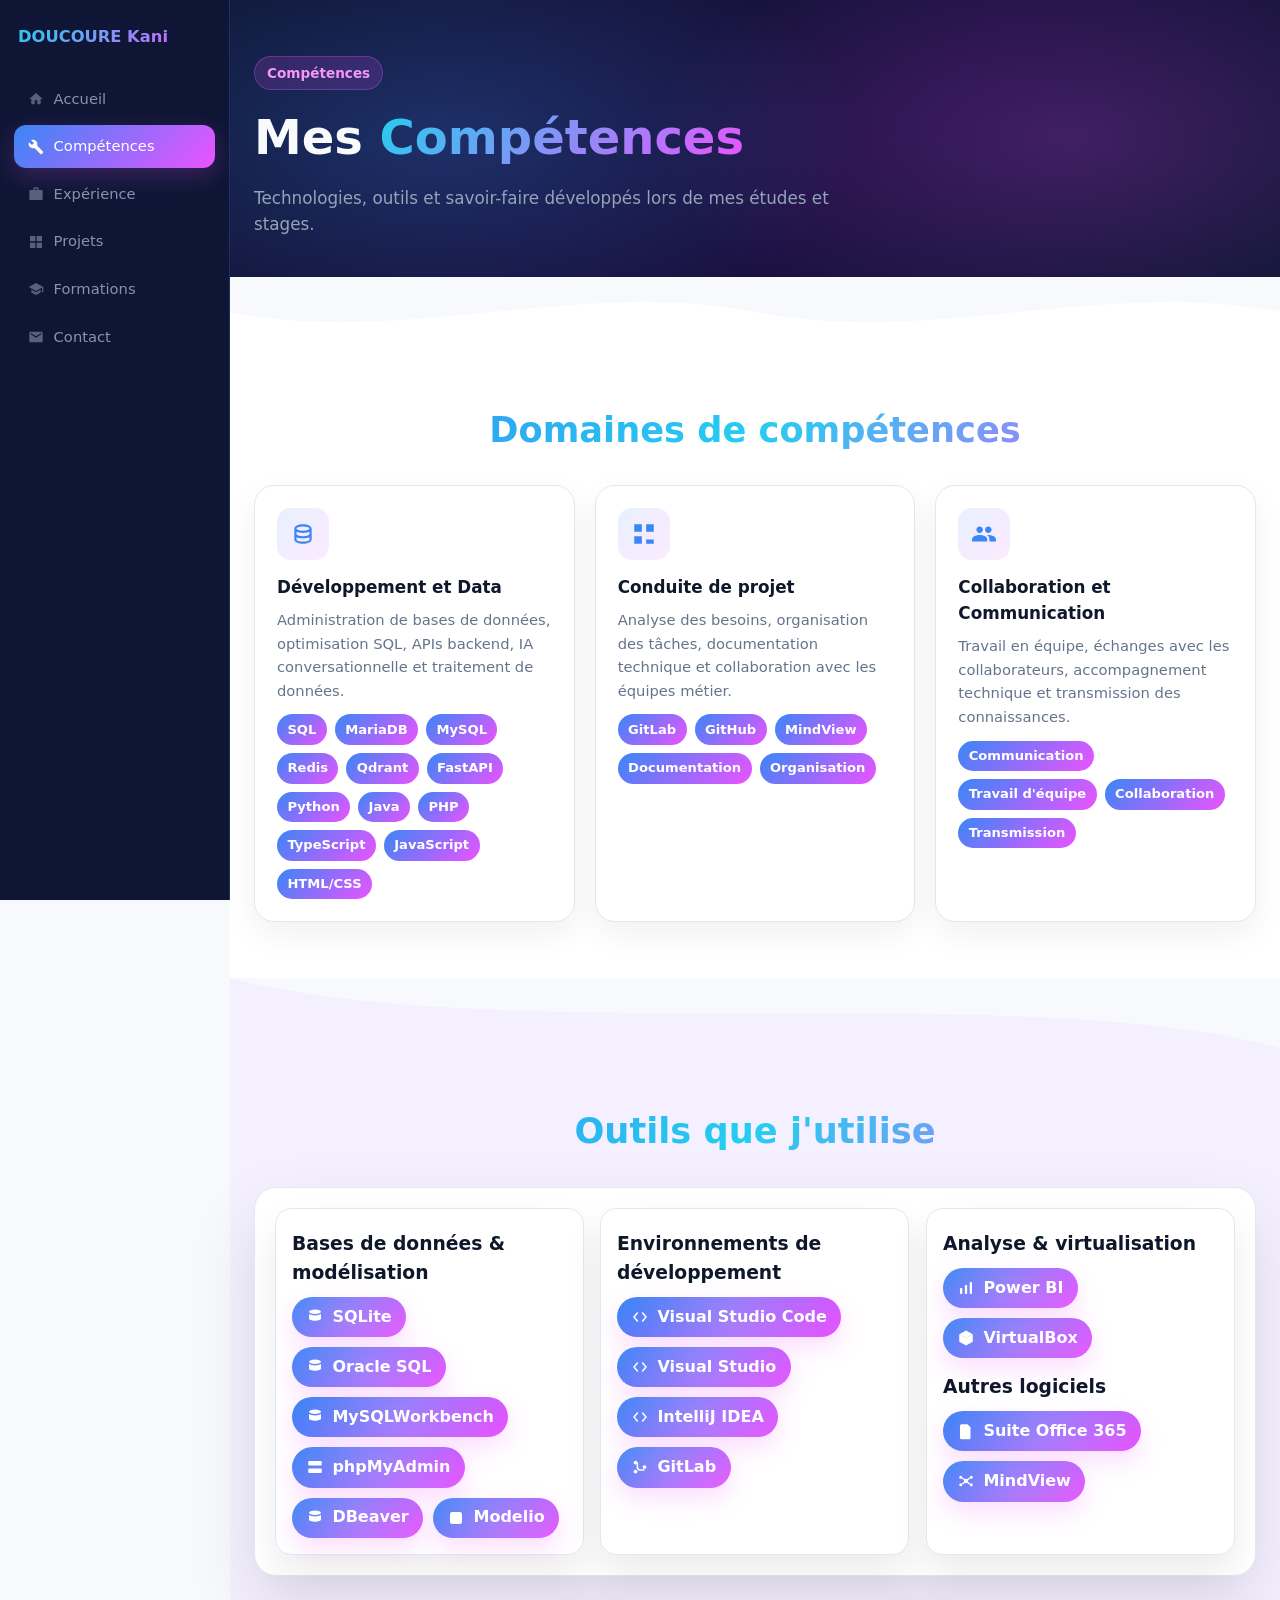
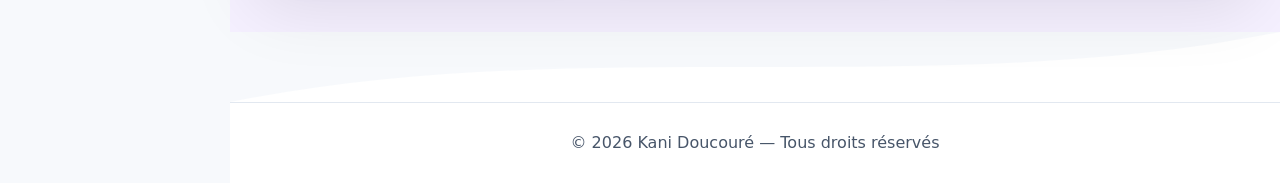
==== competences.html @ fd7b9158 "Site multipage - 6 pages" ====
<!doctype html>
<html lang="fr">
<head>
  <meta charset="utf-8"/>
  <meta name="viewport" content="width=device-width, initial-scale=1"/>
  <title>Compétences — Kani Doucouré</title>
  <link rel="stylesheet" href="css/styles.css"/>
</head>
<body>
  <a class="skip-link" href="#main">Aller au contenu</a>
  <header class="side-header" role="banner"></header>
  <button class="back-to-top" id="backToTop" aria-label="Retour en haut">↑</button>

  <div id="main" class="page-hero">
    <div class="container">
      <span class="page-hero-kicker">Compétences</span>
      <h1>Mes <span>Compétences</span></h1>
      <p>Technologies, outils et savoir-faire développés lors de mes études et stages.</p>
    </div>
  </div>
  <div class="wave-divider"><svg viewBox="0 0 1440 70" preserveAspectRatio="none"><path d="M0,35 C240,70 480,0 720,35 C960,70 1200,0 1440,35 L1440,70 L0,70 Z" fill="#ffffff"/></svg></div>

  <!-- COMPÉTENCES -->
  <section class="section sec-white">
    <div class="container">
      <h2 class="section-title">Domaines de compétences</h2>
      <div class="cards-grid">

        <article class="info-card reveal">
          <div class="card-icon">
            <svg viewBox="0 0 24 24"><path fill="currentColor" d="M12 3C7.58 3 4 4.79 4 7v10c0 2.21 3.58 4 8 4s8-1.79 8-4V7c0-2.21-3.58-4-8-4Zm0 2c3.87 0 6 .99 6 2s-2.13 2-6 2-6-.99-6-2 2.13-2 6-2Zm0 14c-3.87 0-6-.99-6-2v-2.06C7.34 15.6 9.57 16 12 16s4.66-.4 6-1.06V17c0 1.01-2.13 2-6 2Zm0-5c-3.87 0-6-.99-6-2v-2.06C7.34 10.6 9.57 11 12 11s4.66-.4 6-1.06V12c0 1.01-2.13 2-6 2Z"/></svg>
          </div>
          <h3>Développement et Data</h3>
          <p>Administration de bases de données, optimisation SQL, APIs backend, IA conversationnelle et traitement de données.</p>
          <div class="tech-tags">
            <span>SQL</span><span>MariaDB</span><span>MySQL</span><span>Redis</span><span>Qdrant</span><span>FastAPI</span><span>Python</span><span>Java</span><span>PHP</span><span>TypeScript</span><span>JavaScript</span><span>HTML/CSS</span>
          </div>
        </article>

        <article class="info-card reveal">
          <div class="card-icon">
            <svg viewBox="0 0 24 24"><path fill="currentColor" d="M10 3H3v7h7V3Zm11 0h-7v7h7V3ZM10 14H3v7h7v-7Zm11 3h-7v4h7v-4Z"/></svg>
          </div>
          <h3>Conduite de projet</h3>
          <p>Analyse des besoins, organisation des tâches, documentation technique et collaboration avec les équipes métier.</p>
          <div class="tech-tags">
            <span>GitLab</span><span>GitHub</span><span>MindView</span><span>Documentation</span><span>Organisation</span>
          </div>
        </article>

        <article class="info-card reveal">
          <div class="card-icon">
            <svg viewBox="0 0 24 24"><path fill="currentColor" d="M16 11c1.66 0 2.99-1.34 2.99-3S17.66 5 16 5s-3 1.34-3 3 1.34 3 3 3ZM8 11c1.66 0 2.99-1.34 2.99-3S9.66 5 8 5 5 6.34 5 8s1.34 3 3 3Zm0 2c-2.33 0-7 1.17-7 3.5V19h14v-2.5C15 14.17 10.33 13 8 13Zm8 0c-.29 0-.62.02-.97.05 1.16.84 1.97 1.96 1.97 3.45V19h6v-2.5c0-2.33-4.67-3.5-7-3.5Z"/></svg>
          </div>
          <h3>Collaboration et Communication</h3>
          <p>Travail en équipe, échanges avec les collaborateurs, accompagnement technique et transmission des connaissances.</p>
          <div class="tech-tags">
            <span>Communication</span><span>Travail d'équipe</span><span>Collaboration</span><span>Transmission</span>
          </div>
        </article>

      </div>
    </div>
  </section>

  <div class="wave-divider"><svg viewBox="0 0 1440 70" preserveAspectRatio="none"><path d="M0,0 C360,70 1080,0 1440,70 L1440,70 L0,70 Z" fill="#f5f0ff"/></svg></div>

  <!-- OUTILS -->
  <section class="section sec-violet">
    <div class="container">
      <h2 class="section-title">Outils que j'utilise</h2>
      <div class="tools-panel tilt-3d">
        <div class="tools-grid-3">
          <article class="card tool-card tilt-3d">
            <h3>Bases de données & modélisation</h3>
            <div class="tool-tags">
              <span class="tool" data-tool="SQLite">SQLite</span>
              <span class="tool" data-tool="Oracle SQL">Oracle SQL</span>
              <span class="tool" data-tool="MySQL Workbench">MySQLWorkbench</span>
              <span class="tool" data-tool="phpMyAdmin">phpMyAdmin</span>
              <span class="tool" data-tool="DBeaver">DBeaver</span>
              <span class="tool" data-tool="Modelio">Modelio</span>
            </div>
          </article>
          <article class="card tool-card tilt-3d">
            <h3>Environnements de développement</h3>
            <div class="tool-tags">
              <span class="tool" data-tool="Visual Studio Code">Visual Studio Code</span>
              <span class="tool" data-tool="Visual Studio">Visual Studio</span>
              <span class="tool" data-tool="IntelliJ IDEA">IntelliJ IDEA</span>
              <span class="tool" data-tool="GitLab">GitLab</span>
            </div>
          </article>
          <article class="card tool-card tilt-3d">
            <h3>Analyse & virtualisation</h3>
            <div class="tool-tags">
              <span class="tool" data-tool="Power BI">Power BI</span>
              <span class="tool" data-tool="VirtualBox">VirtualBox</span>
            </div>
            <h3 style="margin-top:14px">Autres logiciels</h3>
            <div class="tool-tags">
              <span class="tool" data-tool="Office 365">Suite Office 365</span>
              <span class="tool" data-tool="MindView">MindView</span>
            </div>
          </article>
        </div>
      </div>
    </div>
  </section>

  <div class="wave-divider"><svg viewBox="0 0 1440 70" preserveAspectRatio="none"><path d="M0,70 C480,0 960,70 1440,0 L1440,70 L0,70 Z" fill="#ffffff"/></svg></div>

  <footer class="footer"><div class="container">© <span id="year"></span> Kani Doucouré — Tous droits réservés</div></footer>
  <script src="js/nav.js" defer></script>
</body>
</html>
---- css/styles.css ----
:root {
  --bg:#f7f9fc; --panel:#ffffff; --text:#0f172a; --muted:#475569; --line:#e2e8f0;
  --accent:#24ceef; --accent-2:#3a86f6; --accent-3:#eb53ff;
  --radius:16px; --shadow:0 18px 36px rgba(2,6,23,.08);
}

*{box-sizing:border-box}
html,body{height:100%}
html{scroll-behavior:smooth}
body{margin:0;background:var(--bg);color:var(--text);font-family:ui-sans-serif,system-ui,-apple-system,"Segoe UI",Roboto,Arial;line-height:1.55}
a{color:inherit;text-decoration:none}
a:focus-visible,button:focus-visible{outline:2px solid var(--accent-2);outline-offset:3px}
img{max-width:100%;display:block}
.container{max-width:1100px;margin:0 auto;padding:0 24px}
.section{padding:56px 0}
.skip-link{position:absolute;left:-9999px}
.skip-link:focus{left:8px;top:8px;background:var(--accent-2);color:#fff;padding:.5rem .75rem;border-radius:.5rem;z-index:1000}

/* ===== MENU LATÉRAL ===== */
.side-header {
  position: fixed; top:0; left:0;
  width: clamp(160px,20vw,230px);
  height: 100vh;
  background: #0f1635;
  border-right: 1px solid rgba(58,134,246,.25);
  z-index: 100;
  padding: 24px 14px;
  display: flex; flex-direction: column; gap: 8px;
}
.nav-toggle { display: none; }
.side-header .brand {
  display: block; font-weight: 800; font-size: 1.02rem;
  margin-bottom: 20px; padding: 0 4px;
  background: linear-gradient(135deg, #24ceef, #eb53ff);
  -webkit-background-clip: text; background-clip: text; color: transparent;
}
.side-nav { display: flex; flex-direction: column; gap: 4px; }
.side-nav a {
  color: #8892b0; padding: .65rem .85rem; border-radius: 12px;
  font-weight: 500; font-size: .92rem;
  display: flex; align-items: center; gap: 10px;
  transition: background .15s ease, color .15s ease;
}
.side-nav a svg { flex-shrink: 0; opacity: .6; }
.side-nav a:hover { color: #e2e8f0; background: rgba(255,255,255,.06); }
.side-nav a:hover svg { opacity: 1; }
.side-nav a.active {
  color: #ffffff;
  background: linear-gradient(135deg, #3a86f6, #eb53ff);
  box-shadow: 0 8px 24px rgba(235,83,255,.2);
}
.side-nav a.active svg { opacity: 1; }
body { padding-left: clamp(160px,20vw,230px); }

/* ===== RETOUR EN HAUT ===== */
.back-to-top {
  position: fixed; bottom: 28px; right: 24px;
  width: 44px; height: 44px; border-radius: 50%; border: none;
  background: linear-gradient(135deg, #3a86f6, #eb53ff);
  color: #fff; font-size: 1.2rem; cursor: pointer; z-index: 99;
  box-shadow: 0 8px 24px rgba(235,83,255,.3);
  display: grid; place-items: center;
  opacity: 0; transform: translateY(12px);
  transition: opacity .25s ease, transform .25s ease; pointer-events: none;
}
.back-to-top.visible { opacity: 1; transform: translateY(0); pointer-events: auto; }
.back-to-top:hover { transform: translateY(-2px); }

/* ===== PAGE HEADER (titre de page) ===== */
.page-hero {
  padding: 56px 0 40px;
  background: linear-gradient(135deg, #0f1635 0%, #1a1040 60%, #0f1635 100%);
  color: #eaf2ff;
  position: relative;
  overflow: hidden;
}
.page-hero::before {
  content: "";
  position: absolute; inset: 0;
  background: radial-gradient(600px 300px at 20% 50%, rgba(58,134,246,.25), transparent 70%),
              radial-gradient(600px 300px at 80% 50%, rgba(235,83,255,.2), transparent 70%);
}
.page-hero .container { position: relative; z-index: 1; }
.page-hero-kicker {
  display: inline-block; margin-bottom: 10px;
  padding: .35rem .75rem; border-radius: 999px;
  background: rgba(235,83,255,.15); border: 1px solid rgba(235,83,255,.3);
  color: #f398fa; font-size: .85rem; font-weight: 600;
}
.page-hero h1 {
  font-size: clamp(2rem, 1rem + 2.5vw, 3rem);
  font-weight: 800; color: #f8fafc; margin: 0 0 10px;
}
.page-hero h1 span {
  background: linear-gradient(135deg, #24ceef, #eb53ff);
  -webkit-background-clip: text; background-clip: text; color: transparent;
}
.page-hero p { color: #94a3b8; font-size: 1.05rem; max-width: 600px; margin: 0; }

/* ===== VAGUE ===== */
.wave-divider { display: block; width: 100%; overflow: hidden; line-height: 0; margin: 0; padding: 0; }
.wave-divider svg { display: block; width: 100%; height: 70px; }

/* ===== SECTIONS ===== */
.sec-white { background: #ffffff; }
.sec-violet { background: #f5f0ff; }
h2{margin:0 0 12px}
.lead{color:var(--muted)}
.card{background:var(--panel);border:1px solid var(--line);border-radius:var(--radius);box-shadow:var(--shadow);padding:16px}
.muted{color:var(--muted)}

.section-title {
  text-align: center; display: block; width: 100%; margin: 0 auto 28px;
  font-size: clamp(1.6rem, 1rem + 1.6vw, 2.2rem);
  background: linear-gradient(135deg, #3a86f6, #24ceef, #eb53ff);
  -webkit-background-clip: text; background-clip: text; color: transparent;
}

/* ===== REVEAL ===== */
.reveal { opacity: 0; transform: translateY(24px); transition: opacity .5s ease, transform .5s ease; }
.reveal.visible { opacity: 1; transform: translateY(0); }

/* ===== BOUTONS ===== */
.btn { display: inline-flex; align-items: center; gap: 8px; padding: .8rem 1.1rem; border-radius: 12px; border: 1px solid rgba(226,232,240,.18); font-weight: 600; transition: filter .15s ease; cursor: pointer; }
.btn.primary { background: linear-gradient(135deg, #3a86f6, #24ceef); color: #fff; border-color: transparent; box-shadow: 0 14px 28px rgba(36,206,239,.2); }
.btn.primary:hover { filter: brightness(1.06); }
.btn.ghost { background: rgba(255,255,255,.06); color: #eaf2ff; border: 1px solid rgba(226,232,240,.22); }
.btn.ghost:hover { background: rgba(255,255,255,.12); }
.btn.outline { background: #fff; color: #3a86f6; border: 1.5px solid #3a86f6; }
.btn.outline:hover { background: #eef2ff; }

/* ===== TECH TAGS ===== */
.tech-tags { display: flex; flex-wrap: wrap; gap: 8px; }
.tech-tags span { padding: .32rem .65rem; border-radius: 999px; background: linear-gradient(135deg, #3a86f6, #eb53ff); color: #fff; font-size: .82rem; font-weight: 700; }

/* ===== CARDS GRILLE ===== */
.cards-grid { display: grid; grid-template-columns: repeat(auto-fit, minmax(280px, 1fr)); gap: 20px; }
.info-card {
  background: #fff; border: 1px solid #e2e8f0; border-radius: 20px;
  padding: 22px; box-shadow: 0 12px 32px rgba(2,6,23,.06);
  transition: transform .2s ease, box-shadow .2s ease, border-color .2s ease;
}
.info-card:hover { transform: translateY(-4px); border-color: rgba(58,134,246,.3); box-shadow: 0 20px 48px rgba(2,6,23,.1); }
.info-card .card-icon { width: 52px; height: 52px; border-radius: 14px; display: grid; place-items: center; margin-bottom: 14px; background: linear-gradient(135deg, rgba(58,134,246,.12), rgba(235,83,255,.12)); color: #3a86f6; }
.info-card .card-icon svg { width: 26px; height: 26px; }
.info-card h3 { margin: 0 0 8px; font-size: 1.05rem; color: #0f172a; }
.info-card p { color: #64748b; font-size: .92rem; line-height: 1.6; margin: 0 0 12px; }

/* ===== EXPÉRIENCE ===== */
.experience-card { background: #fff; border: 1px solid var(--line); border-radius: 22px; padding: 28px; box-shadow: var(--shadow); }
.experience-card + .experience-card { margin-top: 24px; }
.experience-header { display: flex; justify-content: space-between; gap: 16px; align-items: flex-start; margin-bottom: 14px; flex-wrap: wrap; }
.experience-header h3 { margin: 0; font-size: 1.4rem; color: #0f172a; }
.experience-subtitle { margin: 6px 0 0; color: var(--muted); }
.experience-date { padding: .45rem .8rem; border-radius: 999px; background: linear-gradient(135deg, #3a86f6, #eb53ff); color: #fff; font-weight: 700; white-space: nowrap; }
.experience-intro { color: var(--muted); max-width: 850px; margin-bottom: 12px; }
.accordion-hint { font-size: .88rem; color: #94a3b8; margin: 0 0 16px; display: flex; align-items: center; gap: 6px; }
.accordion-hint::before { content: "↓"; font-size: .9rem; color: #eb53ff; }
.mission-grid { display: flex; flex-direction: column; gap: 10px; }
.accordion-card { background: #f8fafc; border: 1px solid #e2e8f0; border-radius: 18px; overflow: hidden; transition: box-shadow .2s ease, border-color .2s ease; padding: 0; }
.accordion-card:hover { border-color: rgba(58,134,246,.35); box-shadow: 0 10px 28px rgba(2,6,23,.07); }
.accordion-card.is-open { border-color: rgba(235,83,255,.35); box-shadow: 0 14px 36px rgba(235,83,255,.1); }
.accordion-trigger { width: 100%; display: flex; align-items: center; gap: 10px; padding: 16px 18px; background: none; border: none; cursor: pointer; text-align: left; color: #0f172a; font-size: .95rem; font-weight: 600; transition: background .15s ease, color .15s ease; }
.accordion-trigger:hover { background: #eef2ff; }
.accordion-trigger[aria-expanded="true"] { border-bottom: 1px solid #e2e8f0; color: #3a86f6; background: #f0f6ff; }
.mission-icon { font-size: 1.1rem; flex-shrink: 0; }
.mission-title { flex: 1; line-height: 1.3; }
.accordion-arrow { font-size: 1.3rem; color: #94a3b8; flex-shrink: 0; transition: transform .22s ease, color .15s ease; line-height: 1; }
.accordion-trigger[aria-expanded="true"] .accordion-arrow { transform: rotate(90deg); color: #eb53ff; }
.accordion-body { padding: 16px 18px 18px; animation: slideDown .22s ease; }
@keyframes slideDown { from { opacity: 0; transform: translateY(-6px); } to { opacity: 1; transform: translateY(0); } }
.accordion-body ul { margin: 0 0 14px 18px; padding: 0; color: #334155; line-height: 1.75; }
.accordion-body li { margin-bottom: 5px; }

/* ===== PROJETS ===== */
.project-grid { display: grid; grid-template-columns: repeat(2, minmax(0,1fr)); gap: 28px; margin-top: 24px; }
.project-card { overflow: hidden; border-radius: 22px; background: #fff; border: 1px solid #e2e8f0; box-shadow: 0 20px 60px rgba(15,23,42,.08); transition: transform .25s ease, box-shadow .25s ease; }
.project-card:hover { transform: translateY(-6px); box-shadow: 0 30px 80px rgba(15,23,42,.14); }
.project-cover { position: relative; height: 240px; background: #0f172a; overflow: hidden; }
.project-cover img { position: absolute; inset: 0; width: 100%; height: 100%; object-fit: cover; opacity: 0; transition: opacity .3s ease; }
.project-cover img.active { opacity: 1; }
.gallery-btn { position: absolute; top: 50%; transform: translateY(-50%); width: 42px; height: 42px; border: 0; border-radius: 50%; background: rgba(15,23,42,.72); color: #fff; font-size: 1.6rem; cursor: pointer; z-index: 5; display: grid; place-items: center; transition: background .2s ease, transform .2s ease; }
.gallery-btn:hover { background: #3a86f6; transform: translateY(-50%) scale(1.05); }
.gallery-btn.prev { left: 14px; }
.gallery-btn.next { right: 14px; }
.project-content { padding: 22px; }
.project-content h3 { margin: 0 0 12px; color: #0f172a; font-size: 1.2rem; font-weight: 800; }
.project-content > p { margin: 0 0 16px; color: #475569; line-height: 1.65; }
.project-info { display: grid; gap: 8px; }
.project-info div { background: #f8fafc; border: 1px solid #dbe3ef; border-radius: 12px; padding: 10px 14px; }
.project-info strong { display: block; color: #0f172a; font-size: .9rem; margin-bottom: 3px; }
.project-info span { display: block; color: #475569; font-size: .88rem; line-height: 1.5; }
.tag-row { display: flex; flex-wrap: wrap; gap: 8px; margin-top: 16px; }
.tag-row span { display: inline-flex; align-items: center; padding: .35rem .65rem; border-radius: 999px; background: linear-gradient(135deg, #3a86f6, #24ceef); color: #fff; font-size: .8rem; font-weight: 700; }
@media(max-width:1000px){.project-grid{grid-template-columns:1fr}}
@media(max-width:640px){.project-cover{height:200px}.project-content{padding:16px}}

/* ===== FORMATIONS ===== */
.timeline { margin-top: 2rem; display: flex; flex-direction: column; gap: 16px; }
.timeline-card-logo { display: flex; align-items: center; gap: 24px; background: #fff; border: 1px solid #e2e8f0; border-radius: 22px; padding: 22px 28px; box-shadow: 0 12px 35px rgba(0,0,0,.05); transition: transform .25s ease, box-shadow .25s ease, border-color .2s ease; }
.timeline-card-logo:hover { transform: translateY(-4px); box-shadow: 0 20px 50px rgba(0,0,0,.09); border-color: rgba(235,83,255,.3); }
.formation-logo-wrap { width: 90px; height: 90px; flex-shrink: 0; border-radius: 16px; border: 1px solid #e2e8f0; background: #fff; display: flex; align-items: center; justify-content: center; overflow: hidden; box-shadow: 0 4px 12px rgba(0,0,0,.06); }
.formation-logo { width: 100%; height: 100%; object-fit: contain; padding: 8px; }
.formation-logo-initials { background: linear-gradient(135deg, #3a86f6, #eb53ff); border-color: transparent; }
.formation-logo-initials span { font-size: 1.1rem; font-weight: 800; color: #fff; }
.formation-body { flex: 1; min-width: 0; }
.formation-top { display: flex; justify-content: space-between; align-items: flex-start; gap: 12px; margin-bottom: 6px; flex-wrap: wrap; }
.formation-top h3 { margin: 0; font-size: 1.15rem; color: #0f172a; font-weight: 700; }
.formation-date { padding: .35rem .8rem; border-radius: 999px; background: linear-gradient(135deg, #3a86f6, #eb53ff); color: #fff; font-size: .82rem; font-weight: 700; white-space: nowrap; flex-shrink: 0; }
.formation-school { margin: 0 0 6px; color: #64748b; font-size: .9rem; font-weight: 600; }
.formation-desc { margin: 0 0 10px; color: #94a3b8; font-size: .88rem; line-height: 1.5; }
.formation-tags { display: flex; flex-wrap: wrap; gap: 6px; margin-top: 8px; }
.formation-tags span { padding: .25rem .6rem; border-radius: 999px; background: #eef2ff; color: #3a86f6; font-size: .8rem; font-weight: 600; border: 1px solid #c7d2fe; }
@media(max-width:640px){.timeline-card-logo{flex-direction:column;align-items:flex-start;gap:16px;padding:18px}.formation-logo-wrap{width:72px;height:72px}.formation-top{flex-direction:column;gap:8px}}

/* ===== OUTILS ===== */
.tools-panel { background: #fff; border: 1px solid var(--line); border-radius: 22px; padding: 20px; box-shadow: 0 30px 70px rgba(2,6,23,.10); will-change: transform; }
.tools-grid-3 { display: grid; grid-template-columns: repeat(12,1fr); gap: 16px; }
.tool-card { grid-column: span 4; }
@media(max-width:960px){.tool-card{grid-column:span 12}}
.tool-card h3 { margin: 4px 0 10px; }
.tool-tags { display: flex; flex-wrap: wrap; gap: 10px; }
.tool { position: relative; display: inline-flex; align-items: center; gap: 8px; padding: .48rem .9rem; border-radius: 999px; font-weight: 700; color: #fff; border: 0; background: linear-gradient(135deg, #3a86f6, #eb53ff); box-shadow: 0 10px 24px rgba(235,83,255,.2); transition: transform .12s ease, box-shadow .2s ease; }
.tool:hover { transform: translateY(-1px); box-shadow: 0 14px 32px rgba(235,83,255,.28); }
.tool::after { content: ""; position: absolute; inset: 0; border-radius: inherit; pointer-events: none; background: radial-gradient(220px 220px at var(--mx,50%) var(--my,50%), rgba(255,255,255,.22), rgba(255,255,255,0) 45%); opacity: .6; }
.tool svg { width: 18px; height: 18px; display: block; color: #fff; }
.tilt-3d { transform: perspective(1000px) rotateX(var(--rx,0deg)) rotateY(var(--ry,0deg)); transition: transform .12s ease; }

/* ===== CONTACT ===== */
.contact-layout { display: grid; grid-template-columns: .9fr 1.1fr; gap: 24px; }
@media(max-width:1024px){.contact-layout{grid-template-columns:1fr}}
.contact-card { background: var(--panel); border: 1px solid var(--line); border-radius: 22px; padding: 24px; box-shadow: var(--shadow); }
.card-title { display: inline-flex; align-items: center; gap: 8px; padding: .35rem .6rem; border-radius: 999px; background: #eef2ff; color: #1e293b; font-size: .85rem; border: 1px solid #e2e8f0; margin-bottom: 10px; }
.profile { display: grid; grid-template-columns: 88px 1fr; gap: 16px; align-items: center; margin-bottom: 16px; }
.profile img { width: 88px; height: 88px; border-radius: 50%; object-fit: cover; box-shadow: var(--shadow); }
.profile .name { margin: 0; }
.profile .role { margin: 4px 0 0; color: var(--muted); }
.contact-list { list-style: none; padding: 0; margin: 0; display: grid; gap: 10px; }
.contact-list li { display: grid; grid-template-columns: 28px 1fr; gap: 10px; align-items: start; padding: 10px 12px; border: 1px solid var(--line); border-radius: 12px; background: #fff; }
.contact-list .ico { width: 28px; height: 28px; border-radius: 50%; display: grid; place-items: center; background: #eef2ff; color: #1e293b; font-size: .95rem; font-weight: 700; }
.contact-list a { color: #3a86f6; }
.field { display: grid; gap: 8px; margin-bottom: 14px; }
.field label { font-weight: 600; font-size: .9rem; color: #334155; }
.field input, .field textarea { padding: 12px 14px; border: 1px solid var(--line); border-radius: 12px; background: #fff; font-family: inherit; font-size: .95rem; transition: border-color .15s, box-shadow .15s; }
.field input:focus, .field textarea:focus { outline: none; border-color: #3a86f6; box-shadow: 0 0 0 4px rgba(58,134,246,.1); }

/* ===== FOOTER ===== */
.footer { padding: 28px 0; color: var(--muted); text-align: center; border-top: 1px solid var(--line); background: #fff; }

/* ===== STATS HERO ===== */
.stats-row { display: flex; gap: 24px; flex-wrap: wrap; margin-top: 28px; }
.stat { display: flex; flex-direction: column; }
.stat-num { font-size: 2rem; font-weight: 900; background: linear-gradient(135deg, #24ceef, #eb53ff); -webkit-background-clip: text; background-clip: text; color: transparent; line-height: 1; }
.stat-label { font-size: .85rem; color: #94a3b8; margin-top: 4px; }

/* ===== SOCIAL ROW ===== */
.social-row { display: flex; gap: 12px; flex-wrap: wrap; margin-top: 12px; }
.social { display: inline-flex; align-items: center; gap: 8px; padding: .55rem .75rem; border-radius: 10px; background: rgba(255,255,255,.06); border: 1px solid rgba(226,232,240,.16); color: #eaf2ff; transition: background .15s ease; }
.social:hover { background: rgba(255,255,255,.12); }
.social svg { width: 18px; height: 18px; }

/* ===== ABOUT ===== */
.about-grid { display: grid; grid-template-columns: repeat(12,1fr); gap: 16px; }
.about-card { grid-column: span 7; }
.lang-card { grid-column: span 5; }
@media(max-width:960px){.about-card,.lang-card{grid-column:span 12}}
.card.inner-ring { position: relative; }
.card.inner-ring::before { content: ""; position: absolute; inset: 12px; border-radius: calc(var(--radius) - 6px); border: 1px solid #e7eef8; pointer-events: none; }
.lang-list { list-style: none; padding: 0; margin: 0; display: grid; gap: 10px; }
.lang-list li { display: flex; justify-content: space-between; align-items: center; padding: 6px 0; gap: 12px; }

/* ===== BADGE HERO ===== */
.badge { display: inline-flex; align-items: center; gap: 8px; padding: .45rem .75rem; border-radius: 999px; font-size: .93rem; background: rgba(235,83,255,.12); border: 1px solid rgba(235,83,255,.3); color: #f398fa; }
.badge.pulse::before { content: ""; width: 8px; height: 8px; border-radius: 50%; background: #22c55e; box-shadow: 0 0 0 0 rgba(34,197,94,.6); display: inline-block; animation: pulse 1.6s infinite; }
@keyframes pulse { 0%{box-shadow:0 0 0 0 rgba(34,197,94,.5)} 70%{box-shadow:0 0 0 12px rgba(34,197,94,0)} 100%{box-shadow:0 0 0 0 rgba(34,197,94,0)} }

/* ===== RESPONSIVE MOBILE ===== */
@media(max-width:900px){
  .side-header { width:100%; height:auto; padding:12px 14px 10px; flex-direction:row; flex-wrap:wrap; align-items:center; justify-content:space-between; gap:10px; border-right:none; border-bottom:1px solid rgba(255,255,255,.1); }
  .side-header .brand { margin-bottom:0; }
  .nav-toggle { display:inline-flex; flex-direction:column; gap:5px; width:42px; height:42px; align-items:center; justify-content:center; padding:0; border:1px solid rgba(255,255,255,.15); border-radius:12px; background:rgba(255,255,255,.08); cursor:pointer; flex-shrink:0; }
  .nav-toggle span { width:20px; height:2px; background:#eaf2ff; display:block; }
  .side-nav { display:none; width:100%; flex-direction:column; gap:4px; padding-top:8px; border-top:1px solid rgba(255,255,255,.08); }
  .side-nav.open { display:flex; }
  body { padding-left:0; padding-top:70px; }
}
@media(max-width:768px){
  .container{padding:0 12px}
  .section{padding:40px 0}
  .about-grid,.tools-grid-3{grid-template-columns:1fr}
  .stats-row{gap:16px}
  .stat-num{font-size:1.6rem}
}
@media(prefers-reduced-motion:reduce){
  *{animation-duration:.01ms!important;transition-duration:.01ms!important}
  .reveal{opacity:1;transform:none}
}
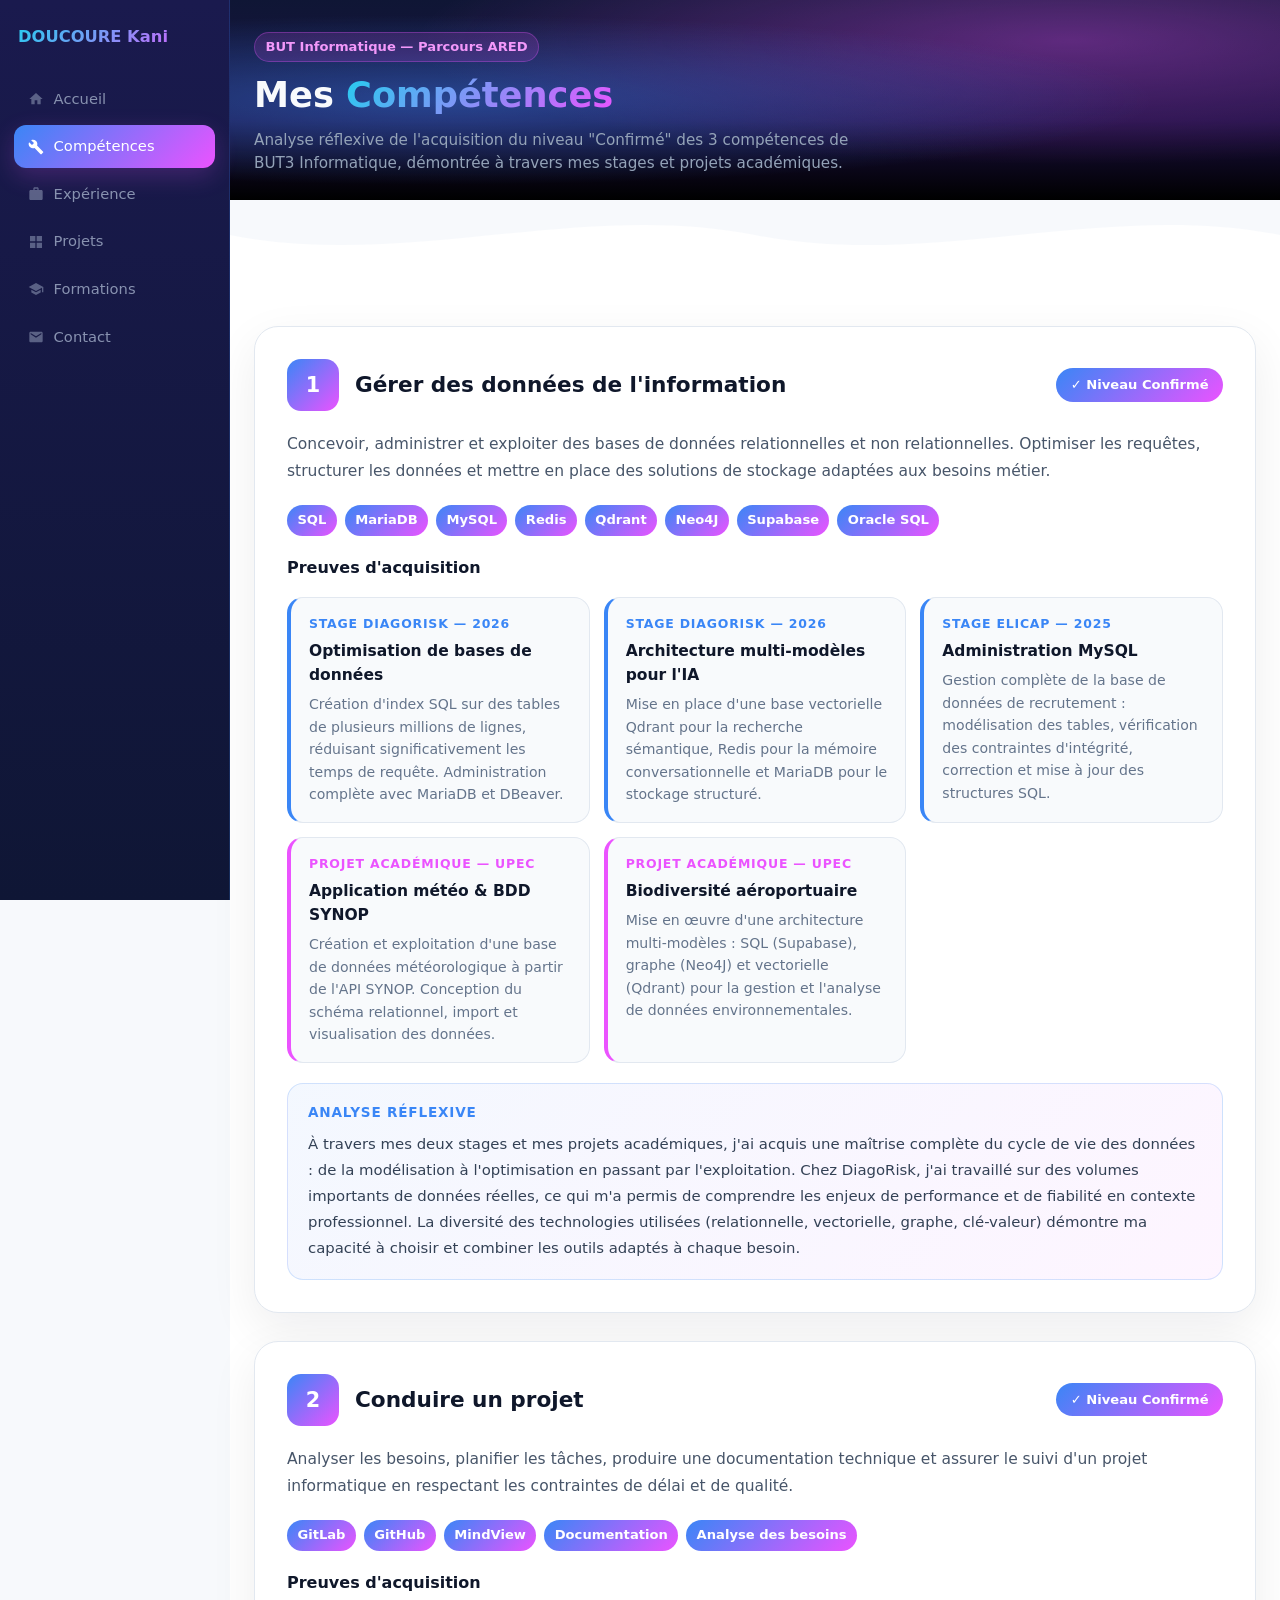
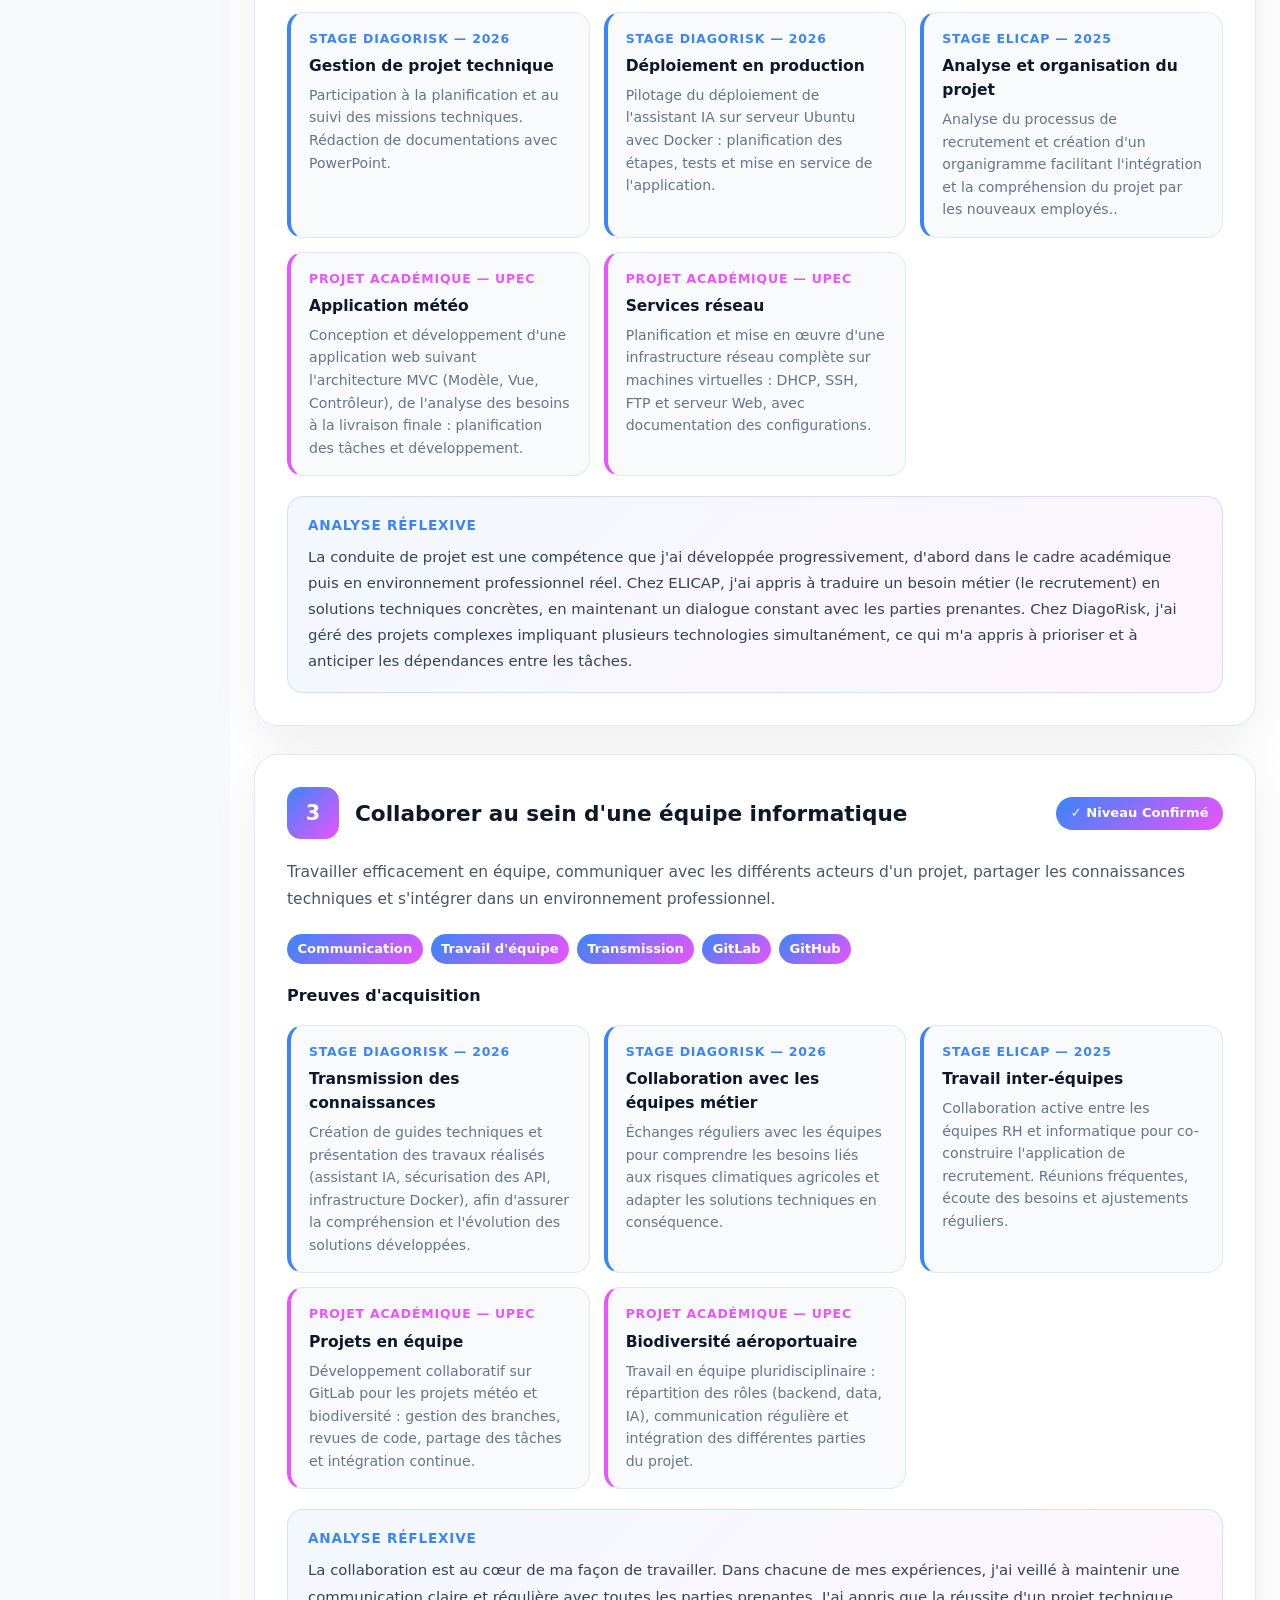
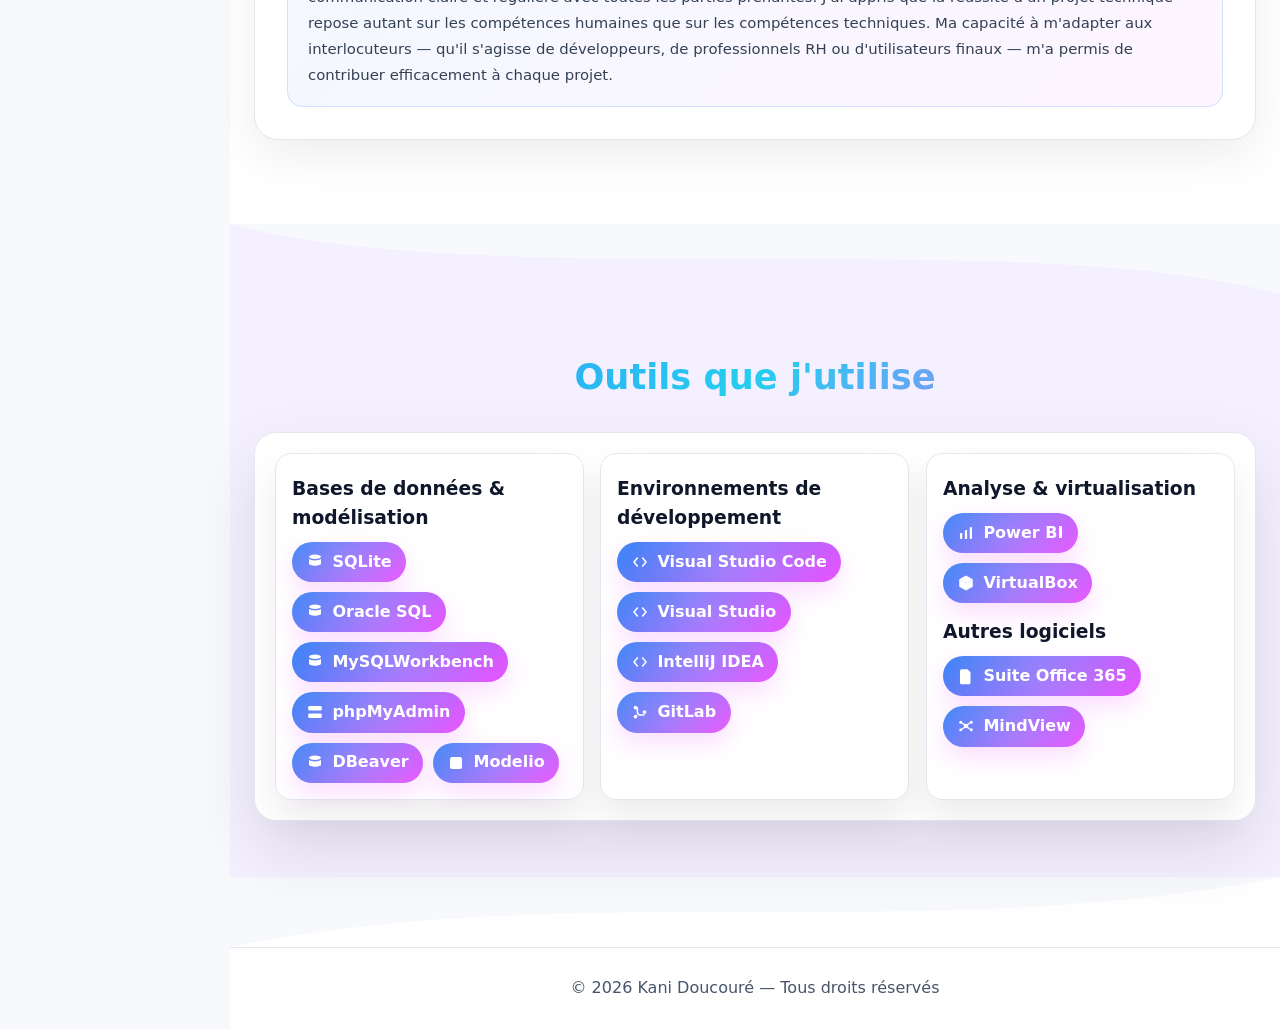
==== commit fc2d842b: "Compétences BUT3 avec analyse réflexive" ====
--- a/competences.html
+++ b/competences.html
@@ -5,6 +5,119 @@
   <meta name="viewport" content="width=device-width, initial-scale=1"/>
   <title>Compétences — Kani Doucouré</title>
   <link rel="stylesheet" href="css/styles.css"/>
+  <style>
+    .competence-block {
+      background: #fff;
+      border: 1px solid #e2e8f0;
+      border-radius: 24px;
+      padding: 32px;
+      box-shadow: 0 16px 48px rgba(2,6,23,.07);
+      margin-bottom: 28px;
+    }
+    .competence-header {
+      display: flex;
+      align-items: center;
+      gap: 16px;
+      margin-bottom: 20px;
+      flex-wrap: wrap;
+    }
+    .competence-num {
+      width: 52px; height: 52px;
+      border-radius: 14px;
+      background: linear-gradient(135deg, #3a86f6, #eb53ff);
+      color: #fff;
+      font-size: 1.3rem;
+      font-weight: 900;
+      display: grid;
+      place-items: center;
+      flex-shrink: 0;
+    }
+    .competence-header h2 {
+      margin: 0;
+      font-size: 1.35rem;
+      color: #0f172a;
+      background: none;
+      -webkit-background-clip: unset;
+      background-clip: unset;
+      text-align: left;
+    }
+    .niveau-badge {
+      margin-left: auto;
+      padding: .4rem .9rem;
+      border-radius: 999px;
+      background: linear-gradient(135deg, #3a86f6, #eb53ff);
+      color: #fff;
+      font-size: .82rem;
+      font-weight: 700;
+      white-space: nowrap;
+    }
+    .competence-desc {
+      color: #475569;
+      line-height: 1.75;
+      margin-bottom: 20px;
+      font-size: .97rem;
+    }
+    .preuve-grid {
+      display: grid;
+      grid-template-columns: repeat(auto-fit, minmax(260px, 1fr));
+      gap: 14px;
+      margin-top: 16px;
+    }
+    .preuve-card {
+      background: #f8fafc;
+      border: 1px solid #e2e8f0;
+      border-radius: 16px;
+      padding: 16px 18px;
+      border-left: 4px solid #3a86f6;
+    }
+    .preuve-card.stage { border-left-color: #3a86f6; }
+    .preuve-card.projet { border-left-color: #eb53ff; }
+    .preuve-card .preuve-label {
+      font-size: .78rem;
+      font-weight: 700;
+      text-transform: uppercase;
+      letter-spacing: .8px;
+      margin-bottom: 6px;
+    }
+    .preuve-card.stage .preuve-label { color: #3a86f6; }
+    .preuve-card.projet .preuve-label { color: #eb53ff; }
+    .preuve-card h4 {
+      margin: 0 0 6px;
+      font-size: .97rem;
+      color: #0f172a;
+    }
+    .preuve-card p {
+      margin: 0;
+      font-size: .88rem;
+      color: #64748b;
+      line-height: 1.6;
+    }
+    .reflexion-box {
+      background: linear-gradient(135deg, rgba(58,134,246,.06), rgba(235,83,255,.06));
+      border: 1px solid rgba(58,134,246,.2);
+      border-radius: 16px;
+      padding: 18px 20px;
+      margin-top: 20px;
+    }
+    .reflexion-box .reflexion-title {
+      font-size: .85rem;
+      font-weight: 700;
+      color: #3a86f6;
+      text-transform: uppercase;
+      letter-spacing: .8px;
+      margin-bottom: 8px;
+    }
+    .reflexion-box p {
+      margin: 0;
+      color: #334155;
+      font-size: .93rem;
+      line-height: 1.75;
+    }
+    @media(max-width:640px){
+      .competence-block { padding: 20px; }
+      .niveau-badge { margin-left: 0; }
+    }
+  </style>
 </head>
 <body>
   <a class="skip-link" href="#main">Aller au contenu</a>
@@ -13,9 +126,9 @@
 
   <div id="main" class="page-hero">
     <div class="container">
-      <span class="page-hero-kicker">Compétences</span>
+      <span class="page-hero-kicker">BUT Informatique — Parcours ARED</span>
       <h1>Mes <span>Compétences</span></h1>
-      <p>Technologies, outils et savoir-faire développés lors de mes études et stages.</p>
+      <p>Analyse réflexive de l'acquisition du niveau "Confirmé" des 3 compétences de BUT3 Informatique, démontrée à travers mes stages et projets académiques.</p>
     </div>
   </div>
   <div class="wave-divider"><svg viewBox="0 0 1440 70" preserveAspectRatio="none"><path d="M0,35 C240,70 480,0 720,35 C960,70 1200,0 1440,35 L1440,70 L0,70 Z" fill="#ffffff"/></svg></div>
@@ -23,43 +136,178 @@
   <!-- COMPÉTENCES -->
   <section class="section sec-white">
     <div class="container">
-      <h2 class="section-title">Domaines de compétences</h2>
-      <div class="cards-grid">
-
-        <article class="info-card reveal">
-          <div class="card-icon">
-            <svg viewBox="0 0 24 24"><path fill="currentColor" d="M12 3C7.58 3 4 4.79 4 7v10c0 2.21 3.58 4 8 4s8-1.79 8-4V7c0-2.21-3.58-4-8-4Zm0 2c3.87 0 6 .99 6 2s-2.13 2-6 2-6-.99-6-2 2.13-2 6-2Zm0 14c-3.87 0-6-.99-6-2v-2.06C7.34 15.6 9.57 16 12 16s4.66-.4 6-1.06V17c0 1.01-2.13 2-6 2Zm0-5c-3.87 0-6-.99-6-2v-2.06C7.34 10.6 9.57 11 12 11s4.66-.4 6-1.06V12c0 1.01-2.13 2-6 2Z"/></svg>
-          </div>
-          <h3>Développement et Data</h3>
-          <p>Administration de bases de données, optimisation SQL, APIs backend, IA conversationnelle et traitement de données.</p>
-          <div class="tech-tags">
-            <span>SQL</span><span>MariaDB</span><span>MySQL</span><span>Redis</span><span>Qdrant</span><span>FastAPI</span><span>Python</span><span>Java</span><span>PHP</span><span>TypeScript</span><span>JavaScript</span><span>HTML/CSS</span>
-          </div>
-        </article>
-
-        <article class="info-card reveal">
-          <div class="card-icon">
-            <svg viewBox="0 0 24 24"><path fill="currentColor" d="M10 3H3v7h7V3Zm11 0h-7v7h7V3ZM10 14H3v7h7v-7Zm11 3h-7v4h7v-4Z"/></svg>
-          </div>
-          <h3>Conduite de projet</h3>
-          <p>Analyse des besoins, organisation des tâches, documentation technique et collaboration avec les équipes métier.</p>
-          <div class="tech-tags">
-            <span>GitLab</span><span>GitHub</span><span>MindView</span><span>Documentation</span><span>Organisation</span>
-          </div>
-        </article>
-
-        <article class="info-card reveal">
-          <div class="card-icon">
-            <svg viewBox="0 0 24 24"><path fill="currentColor" d="M16 11c1.66 0 2.99-1.34 2.99-3S17.66 5 16 5s-3 1.34-3 3 1.34 3 3 3ZM8 11c1.66 0 2.99-1.34 2.99-3S9.66 5 8 5 5 6.34 5 8s1.34 3 3 3Zm0 2c-2.33 0-7 1.17-7 3.5V19h14v-2.5C15 14.17 10.33 13 8 13Zm8 0c-.29 0-.62.02-.97.05 1.16.84 1.97 1.96 1.97 3.45V19h6v-2.5c0-2.33-4.67-3.5-7-3.5Z"/></svg>
-          </div>
-          <h3>Collaboration et Communication</h3>
-          <p>Travail en équipe, échanges avec les collaborateurs, accompagnement technique et transmission des connaissances.</p>
-          <div class="tech-tags">
-            <span>Communication</span><span>Travail d'équipe</span><span>Collaboration</span><span>Transmission</span>
-          </div>
-        </article>
-
+
+      <!-- ===== COMPÉTENCE 1 ===== -->
+      <div class="competence-block reveal">
+        <div class="competence-header">
+          <div class="competence-num">1</div>
+          <h2>Gérer des données de l'information</h2>
+          <span class="niveau-badge">✓ Niveau Confirmé</span>
+        </div>
+
+        <p class="competence-desc">
+          Concevoir, administrer et exploiter des bases de données relationnelles et non relationnelles.
+          Optimiser les requêtes, structurer les données et mettre en place des solutions de stockage adaptées aux besoins métier.
+        </p>
+
+        <div class="tech-tags" style="margin-bottom:20px;">
+          <span>SQL</span><span>MariaDB</span><span>MySQL</span><span>Redis</span>
+          <span>Qdrant</span><span>Neo4J</span><span>Supabase</span><span>Oracle SQL</span>
+        </div>
+
+        <h3 style="font-size:1rem;color:#0f172a;margin:0 0 10px;">Preuves d'acquisition</h3>
+        <div class="preuve-grid">
+          <div class="preuve-card stage">
+            <div class="preuve-label">Stage DiagoRisk — 2026</div>
+            <h4>Optimisation de bases de données</h4>
+            <p>Création d'index SQL sur des tables de plusieurs millions de lignes, réduisant significativement les temps de requête. Administration complète avec MariaDB et DBeaver.</p>
+          </div>
+          <div class="preuve-card stage">
+            <div class="preuve-label">Stage DiagoRisk — 2026</div>
+            <h4>Architecture multi-modèles pour l'IA</h4>
+            <p>Mise en place d'une base vectorielle Qdrant pour la recherche sémantique, Redis pour la mémoire conversationnelle et MariaDB pour le stockage structuré.</p>
+          </div>
+          <div class="preuve-card stage">
+            <div class="preuve-label">Stage ELICAP — 2025</div>
+            <h4>Administration MySQL</h4>
+            <p>Gestion complète de la base de données de recrutement : modélisation des tables, vérification des contraintes d'intégrité, correction et mise à jour des structures SQL.</p>
+          </div>
+          <div class="preuve-card projet">
+            <div class="preuve-label">Projet académique — UPEC</div>
+            <h4>Application météo & BDD SYNOP</h4>
+            <p>Création et exploitation d'une base de données météorologique à partir de l'API SYNOP. Conception du schéma relationnel, import et visualisation des données.</p>
+          </div>
+          <div class="preuve-card projet">
+            <div class="preuve-label">Projet académique — UPEC</div>
+            <h4>Biodiversité aéroportuaire</h4>
+            <p>Mise en œuvre d'une architecture multi-modèles : SQL (Supabase), graphe (Neo4J) et vectorielle (Qdrant) pour la gestion et l'analyse de données environnementales.</p>
+          </div>
+        </div>
+
+        <div class="reflexion-box">
+          <div class="reflexion-title">Analyse réflexive</div>
+          <p>
+            À travers mes deux stages et mes projets académiques, j'ai acquis une maîtrise complète du cycle de vie des données : de la modélisation à l'optimisation en passant par l'exploitation.
+            Chez DiagoRisk, j'ai travaillé sur des volumes importants de données réelles, ce qui m'a permis de comprendre les enjeux de performance et de fiabilité en contexte professionnel.
+            La diversité des technologies utilisées (relationnelle, vectorielle, graphe, clé-valeur) démontre ma capacité à choisir et combiner les outils adaptés à chaque besoin.
+          </p>
+        </div>
       </div>
+
+      <!-- ===== COMPÉTENCE 2 ===== -->
+      <div class="competence-block reveal">
+        <div class="competence-header">
+          <div class="competence-num">2</div>
+          <h2>Conduire un projet</h2>
+          <span class="niveau-badge">✓ Niveau Confirmé</span>
+        </div>
+
+        <p class="competence-desc">
+          Analyser les besoins, planifier les tâches, produire une documentation technique et assurer le suivi
+          d'un projet informatique en respectant les contraintes de délai et de qualité.
+        </p>
+
+        <div class="tech-tags" style="margin-bottom:20px;">
+          <span>GitLab</span><span>GitHub</span><span>MindView</span>
+          <span>Documentation</span><span>Analyse des besoins</span>
+        </div>
+
+        <h3 style="font-size:1rem;color:#0f172a;margin:0 0 10px;">Preuves d'acquisition</h3>
+        <div class="preuve-grid">
+          <div class="preuve-card stage">
+            <div class="preuve-label">Stage DiagoRisk — 2026</div>
+            <h4>Gestion de projet technique</h4>
+            <p>Participation à la planification et au suivi des missions techniques. Rédaction de documentations avec PowerPoint.</p>
+          </div>
+          <div class="preuve-card stage">
+            <div class="preuve-label">Stage DiagoRisk — 2026</div>
+            <h4>Déploiement en production</h4>
+            <p>Pilotage du déploiement de l'assistant IA sur serveur Ubuntu avec Docker : planification des étapes, tests et mise en service de l'application.</p>
+          </div>
+          <div class="preuve-card stage">
+            <div class="preuve-label">Stage ELICAP — 2025</div>
+            <h4>Analyse et organisation du projet</h4>
+            <p>Analyse du processus de recrutement et création d'un organigramme facilitant l'intégration et la compréhension du projet par les nouveaux employés..</p>
+          </div>
+          <div class="preuve-card projet">
+            <div class="preuve-label">Projet académique — UPEC</div>
+            <h4>Application météo</h4>
+            <p>Conception et développement d'une application web suivant l'architecture MVC (Modèle, Vue, Contrôleur), de l'analyse des besoins à la livraison finale : planification des tâches et développement.</p>
+          </div>
+          <div class="preuve-card projet">
+            <div class="preuve-label">Projet académique — UPEC</div>
+            <h4>Services réseau</h4>
+            <p>Planification et mise en œuvre d'une infrastructure réseau complète sur machines virtuelles : DHCP, SSH, FTP et serveur Web, avec documentation des configurations.</p>
+          </div>
+        </div>
+
+        <div class="reflexion-box">
+          <div class="reflexion-title">Analyse réflexive</div>
+          <p>
+            La conduite de projet est une compétence que j'ai développée progressivement, d'abord dans le cadre académique puis en environnement professionnel réel.
+            Chez ELICAP, j'ai appris à traduire un besoin métier (le recrutement) en solutions techniques concrètes, en maintenant un dialogue constant avec les parties prenantes.
+            Chez DiagoRisk, j'ai géré des projets complexes impliquant plusieurs technologies simultanément, ce qui m'a appris à prioriser et à anticiper les dépendances entre les tâches.
+          </p>
+        </div>
+      </div>
+
+      <!-- ===== COMPÉTENCE 3 ===== -->
+      <div class="competence-block reveal">
+        <div class="competence-header">
+          <div class="competence-num">3</div>
+          <h2>Collaborer au sein d'une équipe informatique</h2>
+          <span class="niveau-badge">✓ Niveau Confirmé</span>
+        </div>
+
+        <p class="competence-desc">
+          Travailler efficacement en équipe, communiquer avec les différents acteurs d'un projet,
+          partager les connaissances techniques et s'intégrer dans un environnement professionnel.
+        </p>
+
+        <div class="tech-tags" style="margin-bottom:20px;">
+          <span>Communication</span><span>Travail d'équipe</span>
+          <span>Transmission</span><span>GitLab</span><span>GitHub</span>
+        </div>
+
+        <h3 style="font-size:1rem;color:#0f172a;margin:0 0 10px;">Preuves d'acquisition</h3>
+        <div class="preuve-grid">
+          <div class="preuve-card stage">
+            <div class="preuve-label">Stage DiagoRisk — 2026</div>
+            <h4>Transmission des connaissances</h4>
+            <p>Création de guides techniques et présentation des travaux réalisés (assistant IA, sécurisation des API, infrastructure Docker), afin d'assurer la compréhension et l'évolution des solutions développées.</p>
+          </div>
+          <div class="preuve-card stage">
+            <div class="preuve-label">Stage DiagoRisk — 2026</div>
+            <h4>Collaboration avec les équipes métier</h4>
+            <p>Échanges réguliers avec les équipes pour comprendre les besoins liés aux risques climatiques agricoles et adapter les solutions techniques en conséquence.</p>
+          </div>
+          <div class="preuve-card stage">
+            <div class="preuve-label">Stage ELICAP — 2025</div>
+            <h4>Travail inter-équipes</h4>
+            <p>Collaboration active entre les équipes RH et informatique pour co-construire l'application de recrutement. Réunions fréquentes, écoute des besoins et ajustements réguliers.</p>
+          </div>
+          <div class="preuve-card projet">
+            <div class="preuve-label">Projet académique — UPEC</div>
+            <h4>Projets en équipe</h4>
+            <p>Développement collaboratif sur GitLab pour les projets météo et biodiversité : gestion des branches, revues de code, partage des tâches et intégration continue.</p>
+          </div>
+          <div class="preuve-card projet">
+            <div class="preuve-label">Projet académique — UPEC</div>
+            <h4>Biodiversité aéroportuaire</h4>
+            <p>Travail en équipe pluridisciplinaire : répartition des rôles (backend, data, IA), communication régulière et intégration des différentes parties du projet.</p>
+          </div>
+        </div>
+
+        <div class="reflexion-box">
+          <div class="reflexion-title">Analyse réflexive</div>
+          <p>
+            La collaboration est au cœur de ma façon de travailler. Dans chacune de mes expériences, j'ai veillé à maintenir une communication claire et régulière avec toutes les parties prenantes.
+            J'ai appris que la réussite d'un projet technique repose autant sur les compétences humaines que sur les compétences techniques.
+            Ma capacité à m'adapter aux interlocuteurs — qu'il s'agisse de développeurs, de professionnels RH ou d'utilisateurs finaux — m'a permis de contribuer efficacement à chaque projet.
+          </p>
+        </div>
+      </div>
+
     </div>
   </section>
 
@@ -109,7 +357,6 @@
   </section>
 
   <div class="wave-divider"><svg viewBox="0 0 1440 70" preserveAspectRatio="none"><path d="M0,70 C480,0 960,70 1440,0 L1440,70 L0,70 Z" fill="#ffffff"/></svg></div>
-
   <footer class="footer"><div class="container">© <span id="year"></span> Kani Doucouré — Tous droits réservés</div></footer>
   <script src="js/nav.js" defer></script>
 </body>
--- a/css/styles.css
+++ b/css/styles.css
@@ -21,8 +21,8 @@
   position: fixed; top:0; left:0;
   width: clamp(160px,20vw,230px);
   height: 100vh;
-  background: #0f1635;
-  border-right: 1px solid rgba(58,134,246,.25);
+  background: linear-gradient(180deg, #1a1a4e 0%, #0f1635 100%);
+  border-right: 1px solid rgba(58,134,246,.2);
   z-index: 100;
   padding: 24px 14px;
   display: flex; flex-direction: column; gap: 8px;
@@ -50,7 +50,7 @@
   box-shadow: 0 8px 24px rgba(235,83,255,.2);
 }
 .side-nav a.active svg { opacity: 1; }
-body { padding-left: clamp(160px,20vw,230px); }
+body { padding-left: clamp(160px,20vw,230px); padding-top: 0; }
 
 /* ===== RETOUR EN HAUT ===== */
 .back-to-top {
@@ -68,34 +68,30 @@
 
 /* ===== PAGE HEADER (titre de page) ===== */
 .page-hero {
-  padding: 56px 0 40px;
-  background: linear-gradient(135deg, #0f1635 0%, #1a1040 60%, #0f1635 100%);
+  padding: 32px 0 24px;
+  background: radial-gradient(ellipse at 20% 50%, rgba(58,134,246,.45) 0%, transparent 60%),
+              radial-gradient(ellipse at 80% 20%, rgba(235,83,255,.35) 0%, transparent 55%),
+              linear-gradient(180deg, #0f1635 0%, #1a1040 60%, #000000 100%);
   color: #eaf2ff;
   position: relative;
   overflow: hidden;
 }
-.page-hero::before {
-  content: "";
-  position: absolute; inset: 0;
-  background: radial-gradient(600px 300px at 20% 50%, rgba(58,134,246,.25), transparent 70%),
-              radial-gradient(600px 300px at 80% 50%, rgba(235,83,255,.2), transparent 70%);
-}
 .page-hero .container { position: relative; z-index: 1; }
 .page-hero-kicker {
-  display: inline-block; margin-bottom: 10px;
-  padding: .35rem .75rem; border-radius: 999px;
+  display: inline-block; margin-bottom: 6px;
+  padding: .25rem .65rem; border-radius: 999px;
   background: rgba(235,83,255,.15); border: 1px solid rgba(235,83,255,.3);
-  color: #f398fa; font-size: .85rem; font-weight: 600;
+  color: #f398fa; font-size: .82rem; font-weight: 600;
 }
 .page-hero h1 {
-  font-size: clamp(2rem, 1rem + 2.5vw, 3rem);
-  font-weight: 800; color: #f8fafc; margin: 0 0 10px;
+  font-size: clamp(1.5rem, 1rem + 2vw, 2.2rem);
+  font-weight: 800; color: #f8fafc; margin: 0 0 6px;
 }
 .page-hero h1 span {
   background: linear-gradient(135deg, #24ceef, #eb53ff);
   -webkit-background-clip: text; background-clip: text; color: transparent;
 }
-.page-hero p { color: #94a3b8; font-size: 1.05rem; max-width: 600px; margin: 0; }
+.page-hero p { color: #94a3b8; font-size: .95rem; max-width: 600px; margin: 0; }
 
 /* ===== VAGUE ===== */
 .wave-divider { display: block; width: 100%; overflow: hidden; line-height: 0; margin: 0; padding: 0; }
@@ -274,23 +270,79 @@
 .badge.pulse::before { content: ""; width: 8px; height: 8px; border-radius: 50%; background: #22c55e; box-shadow: 0 0 0 0 rgba(34,197,94,.6); display: inline-block; animation: pulse 1.6s infinite; }
 @keyframes pulse { 0%{box-shadow:0 0 0 0 rgba(34,197,94,.5)} 70%{box-shadow:0 0 0 12px rgba(34,197,94,0)} 100%{box-shadow:0 0 0 0 rgba(34,197,94,0)} }
 
-/* ===== RESPONSIVE MOBILE ===== */
+/* ===== RESPONSIVE — TOUS ÉCRANS ===== */
+
+@media(max-width:1024px){
+  .contact-layout { grid-template-columns: 1fr; }
+  .project-grid { grid-template-columns: 1fr; }
+}
+
 @media(max-width:900px){
-  .side-header { width:100%; height:auto; padding:12px 14px 10px; flex-direction:row; flex-wrap:wrap; align-items:center; justify-content:space-between; gap:10px; border-right:none; border-bottom:1px solid rgba(255,255,255,.1); }
-  .side-header .brand { margin-bottom:0; }
-  .nav-toggle { display:inline-flex; flex-direction:column; gap:5px; width:42px; height:42px; align-items:center; justify-content:center; padding:0; border:1px solid rgba(255,255,255,.15); border-radius:12px; background:rgba(255,255,255,.08); cursor:pointer; flex-shrink:0; }
-  .nav-toggle span { width:20px; height:2px; background:#eaf2ff; display:block; }
-  .side-nav { display:none; width:100%; flex-direction:column; gap:4px; padding-top:8px; border-top:1px solid rgba(255,255,255,.08); }
-  .side-nav.open { display:flex; }
-  body { padding-left:0; padding-top:70px; }
-}
-@media(max-width:768px){
-  .container{padding:0 12px}
-  .section{padding:40px 0}
-  .about-grid,.tools-grid-3{grid-template-columns:1fr}
-  .stats-row{gap:16px}
-  .stat-num{font-size:1.6rem}
-}
+  .side-header {
+    width: 100%; height: auto;
+    padding: 12px 14px 10px;
+    flex-direction: row; flex-wrap: wrap;
+    align-items: center; justify-content: space-between;
+    gap: 10px; border-right: none;
+    border-bottom: 1px solid rgba(255,255,255,.1);
+  }
+  .side-header .brand { margin-bottom: 0; font-size: .95rem; }
+  .nav-toggle {
+    display: inline-flex; flex-direction: column; gap: 5px;
+    width: 42px; height: 42px; align-items: center; justify-content: center;
+    padding: 0; border: 1px solid rgba(255,255,255,.15); border-radius: 12px;
+    background: rgba(255,255,255,.08); cursor: pointer; flex-shrink: 0;
+  }
+  .nav-toggle span { width: 20px; height: 2px; background: #eaf2ff; display: block; }
+  .side-nav {
+    display: none; width: 100%; flex-direction: column;
+    gap: 4px; padding-top: 8px; border-top: 1px solid rgba(255,255,255,.08);
+  }
+  .side-nav.open { display: flex; }
+  body { padding-left: 0; padding-top: 66px; }
+  .hero-neo-grid-inner { grid-template-columns: 1fr !important; }
+  .page-hero { padding: 28px 0 20px; }
+  .page-hero h1 { font-size: clamp(1.4rem, 1rem + 2vw, 2rem); }
+  .cards-grid { grid-template-columns: 1fr; }
+  .tools-grid-3 { grid-template-columns: 1fr; }
+  .tool-card { grid-column: span 1 !important; }
+  .about-card, .lang-card { grid-column: span 12; }
+  .about-grid { grid-template-columns: 1fr; }
+}
+
+@media(max-width:640px){
+  .container { padding: 0 12px; }
+  .section { padding: 32px 0; }
+  body { padding-top: 62px; }
+  .page-hero { padding: 24px 0 16px; }
+  .page-hero h1 { font-size: 1.4rem; }
+  .page-hero p { font-size: .88rem; }
+  .btn { padding: .65rem .85rem; font-size: .88rem; }
+  .cards-grid { gap: 14px; }
+  .info-card { padding: 16px; }
+  .project-grid { gap: 18px; }
+  .project-cover { height: 190px; }
+  .project-content { padding: 14px; }
+  .gallery-btn { width: 34px; height: 34px; font-size: 1.2rem; }
+  .timeline-card-logo { flex-direction: column; align-items: flex-start; gap: 12px; padding: 16px; }
+  .formation-logo-wrap { width: 60px; height: 60px; }
+  .formation-top { flex-direction: column; gap: 6px; }
+  .experience-card { padding: 16px; }
+  .experience-header { flex-direction: column; gap: 8px; }
+  .accordion-trigger { padding: 12px 14px; font-size: .88rem; }
+  .contact-card { padding: 16px; }
+  .profile { grid-template-columns: 68px 1fr; gap: 10px; }
+  .profile img { width: 68px; height: 68px; }
+  .section-title { font-size: 1.4rem; margin-bottom: 18px; }
+  .social-row { gap: 8px; }
+}
+
+@media(max-width:380px){
+  .side-header .brand { font-size: .88rem; }
+  .side-nav a { font-size: .84rem; padding: .6rem .7rem; }
+  .tag-row span, .tech-tags span { font-size: .75rem; padding: .22rem .48rem; }
+}
+
 @media(prefers-reduced-motion:reduce){
   *{animation-duration:.01ms!important;transition-duration:.01ms!important}
   .reveal{opacity:1;transform:none}
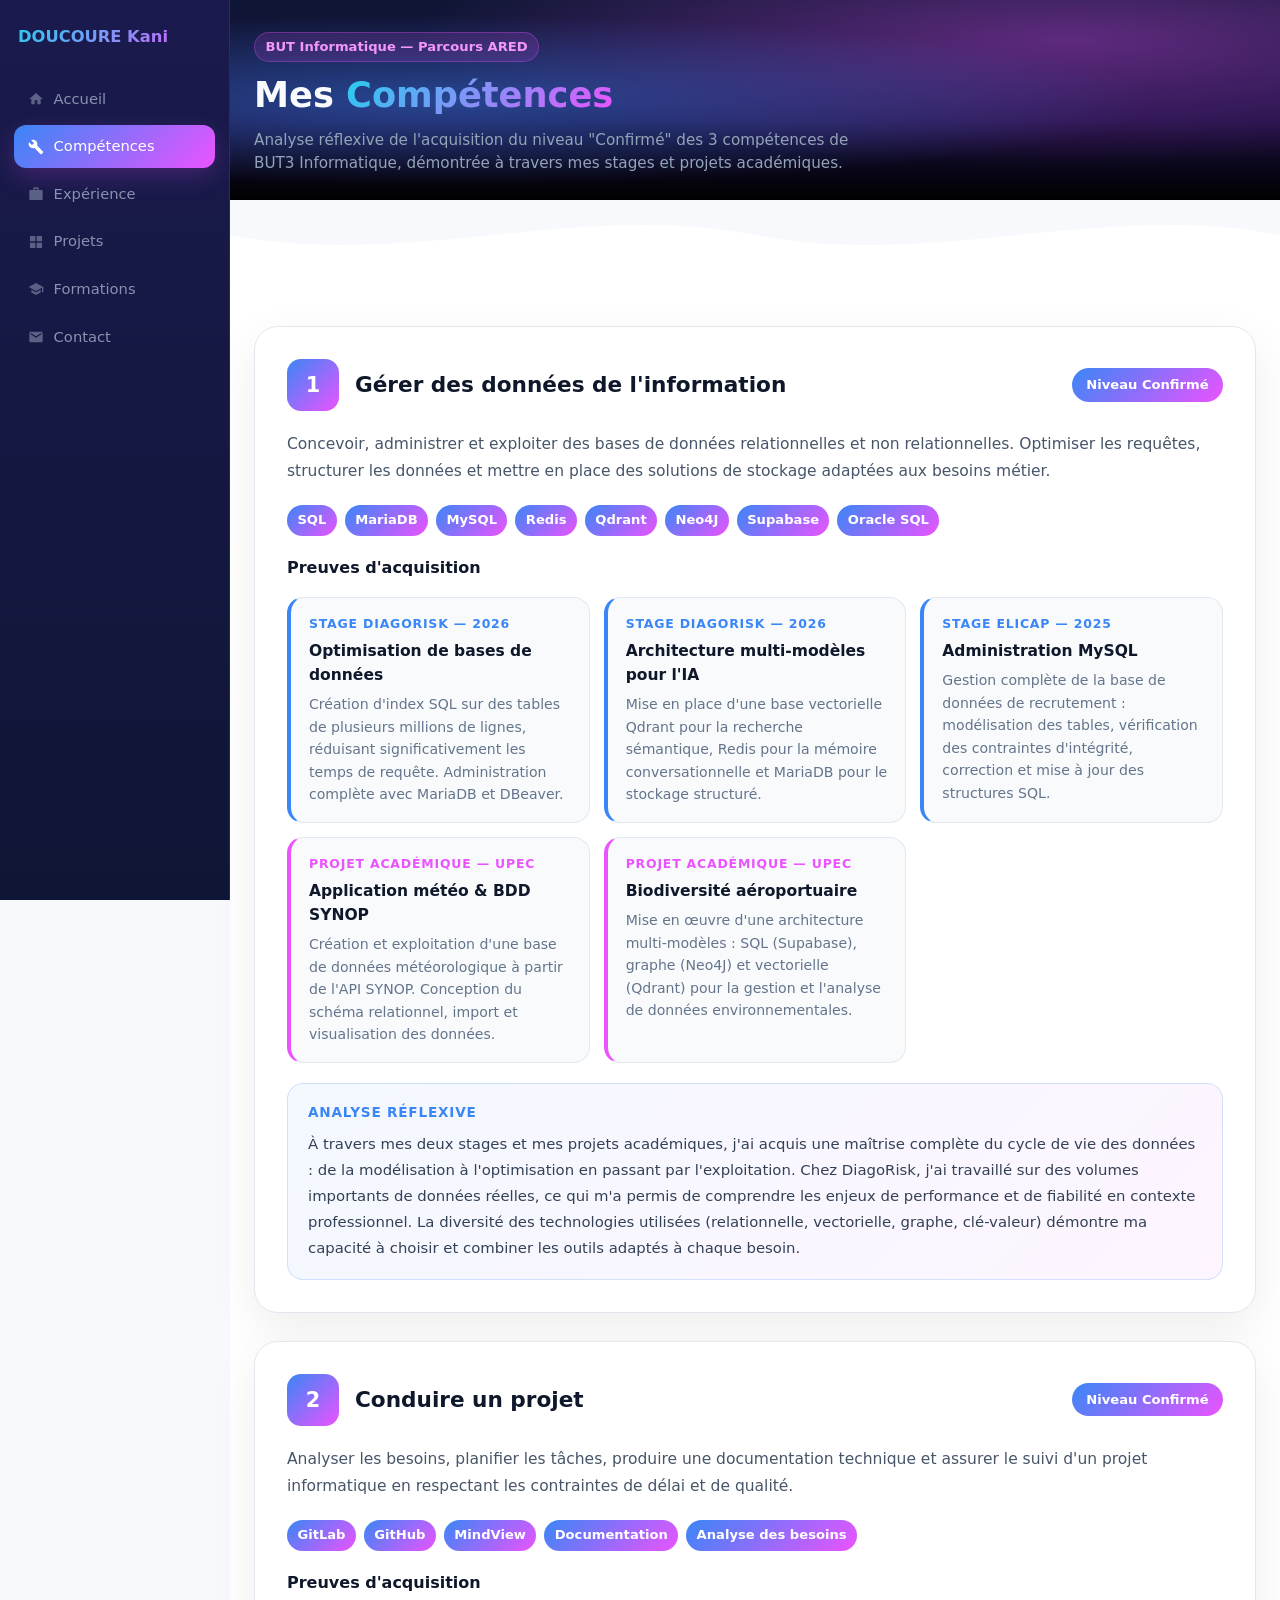
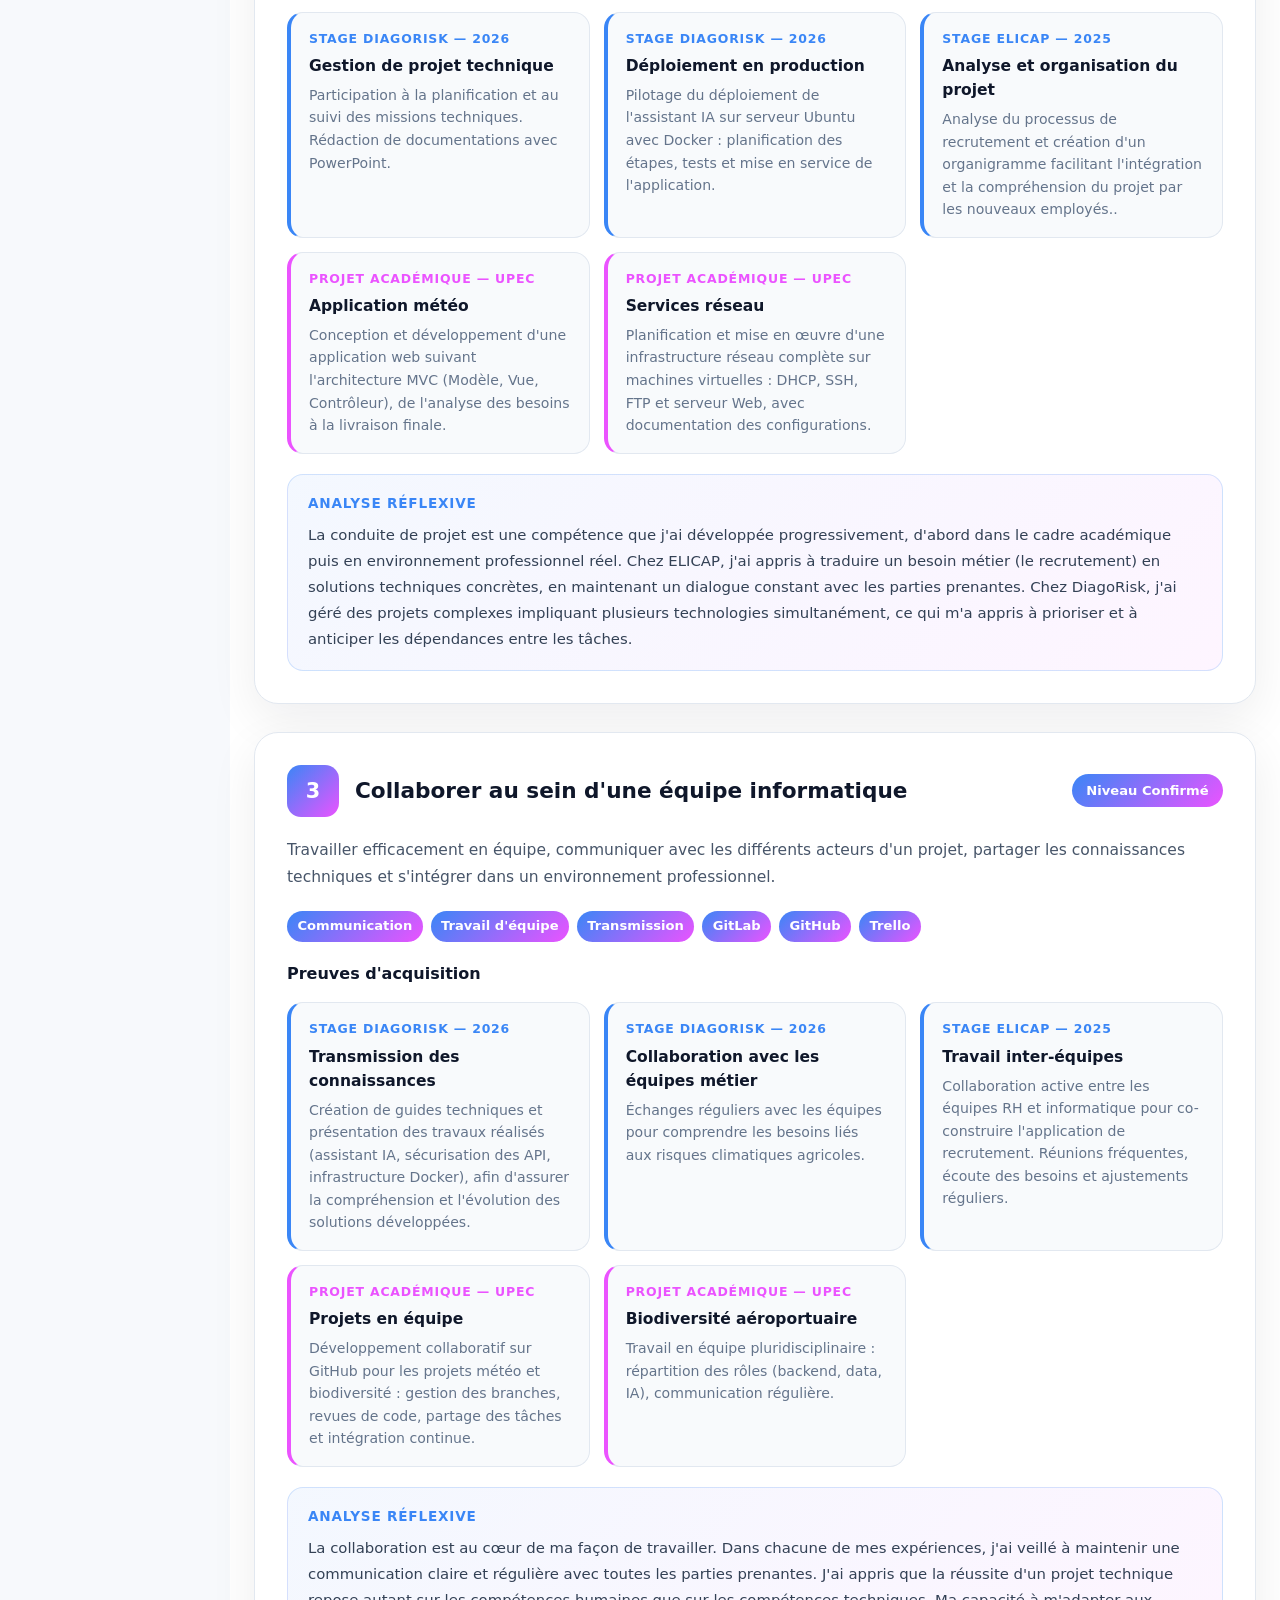
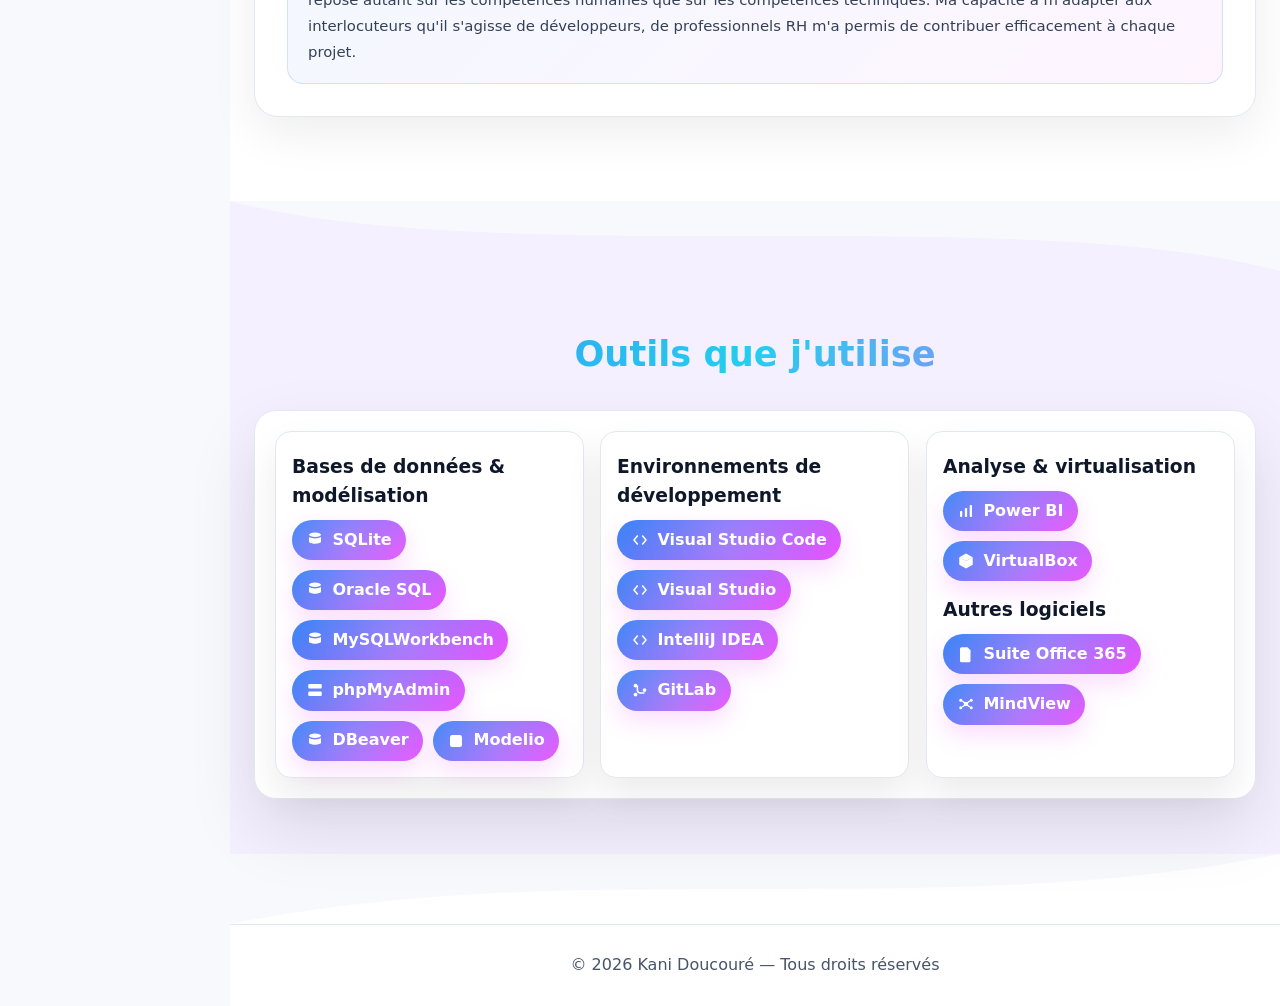
==== commit c90b32de: "Compétences BUT3 avec analyse réflexive" ====
--- a/competences.html
+++ b/competences.html
@@ -142,7 +142,7 @@
         <div class="competence-header">
           <div class="competence-num">1</div>
           <h2>Gérer des données de l'information</h2>
-          <span class="niveau-badge">✓ Niveau Confirmé</span>
+          <span class="niveau-badge">Niveau Confirmé</span>
         </div>
 
         <p class="competence-desc">
@@ -199,7 +199,7 @@
         <div class="competence-header">
           <div class="competence-num">2</div>
           <h2>Conduire un projet</h2>
-          <span class="niveau-badge">✓ Niveau Confirmé</span>
+          <span class="niveau-badge">Niveau Confirmé</span>
         </div>
 
         <p class="competence-desc">
@@ -232,7 +232,7 @@
           <div class="preuve-card projet">
             <div class="preuve-label">Projet académique — UPEC</div>
             <h4>Application météo</h4>
-            <p>Conception et développement d'une application web suivant l'architecture MVC (Modèle, Vue, Contrôleur), de l'analyse des besoins à la livraison finale : planification des tâches et développement.</p>
+            <p>Conception et développement d'une application web suivant l'architecture MVC (Modèle, Vue, Contrôleur), de l'analyse des besoins à la livraison finale.</p>
           </div>
           <div class="preuve-card projet">
             <div class="preuve-label">Projet académique — UPEC</div>
@@ -256,7 +256,7 @@
         <div class="competence-header">
           <div class="competence-num">3</div>
           <h2>Collaborer au sein d'une équipe informatique</h2>
-          <span class="niveau-badge">✓ Niveau Confirmé</span>
+          <span class="niveau-badge">Niveau Confirmé</span>
         </div>
 
         <p class="competence-desc">
@@ -266,7 +266,7 @@
 
         <div class="tech-tags" style="margin-bottom:20px;">
           <span>Communication</span><span>Travail d'équipe</span>
-          <span>Transmission</span><span>GitLab</span><span>GitHub</span>
+          <span>Transmission</span><span>GitLab</span><span>GitHub</span><span>Trello</span>
         </div>
 
         <h3 style="font-size:1rem;color:#0f172a;margin:0 0 10px;">Preuves d'acquisition</h3>
@@ -279,7 +279,7 @@
           <div class="preuve-card stage">
             <div class="preuve-label">Stage DiagoRisk — 2026</div>
             <h4>Collaboration avec les équipes métier</h4>
-            <p>Échanges réguliers avec les équipes pour comprendre les besoins liés aux risques climatiques agricoles et adapter les solutions techniques en conséquence.</p>
+            <p>Échanges réguliers avec les équipes pour comprendre les besoins liés aux risques climatiques agricoles.</p>
           </div>
           <div class="preuve-card stage">
             <div class="preuve-label">Stage ELICAP — 2025</div>
@@ -289,12 +289,12 @@
           <div class="preuve-card projet">
             <div class="preuve-label">Projet académique — UPEC</div>
             <h4>Projets en équipe</h4>
-            <p>Développement collaboratif sur GitLab pour les projets météo et biodiversité : gestion des branches, revues de code, partage des tâches et intégration continue.</p>
+            <p>Développement collaboratif sur GitHub pour les projets météo et biodiversité : gestion des branches, revues de code, partage des tâches et intégration continue.</p>
           </div>
           <div class="preuve-card projet">
             <div class="preuve-label">Projet académique — UPEC</div>
             <h4>Biodiversité aéroportuaire</h4>
-            <p>Travail en équipe pluridisciplinaire : répartition des rôles (backend, data, IA), communication régulière et intégration des différentes parties du projet.</p>
+            <p>Travail en équipe pluridisciplinaire : répartition des rôles (backend, data, IA), communication régulière.</p>
           </div>
         </div>
 
@@ -303,7 +303,7 @@
           <p>
             La collaboration est au cœur de ma façon de travailler. Dans chacune de mes expériences, j'ai veillé à maintenir une communication claire et régulière avec toutes les parties prenantes.
             J'ai appris que la réussite d'un projet technique repose autant sur les compétences humaines que sur les compétences techniques.
-            Ma capacité à m'adapter aux interlocuteurs — qu'il s'agisse de développeurs, de professionnels RH ou d'utilisateurs finaux — m'a permis de contribuer efficacement à chaque projet.
+            Ma capacité à m'adapter aux interlocuteurs qu'il s'agisse de développeurs, de professionnels RH m'a permis de contribuer efficacement à chaque projet.
           </p>
         </div>
       </div>
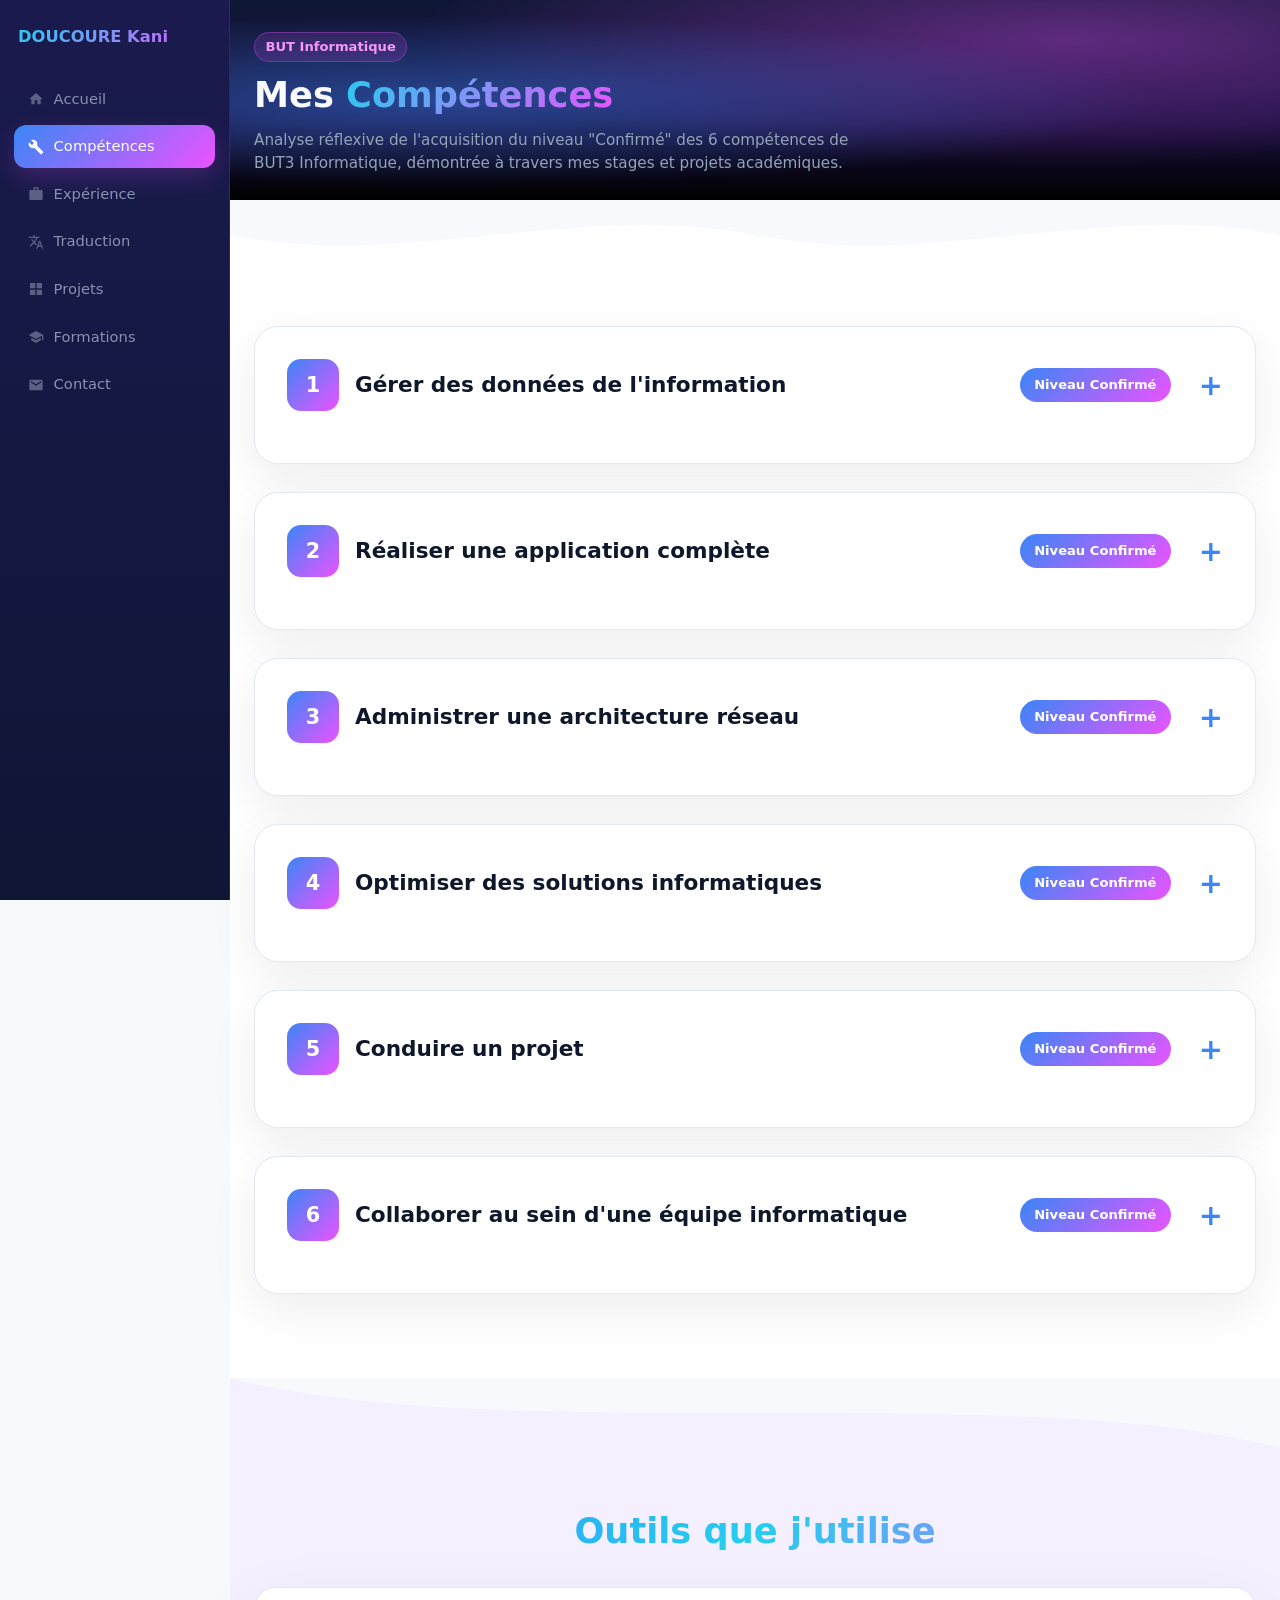
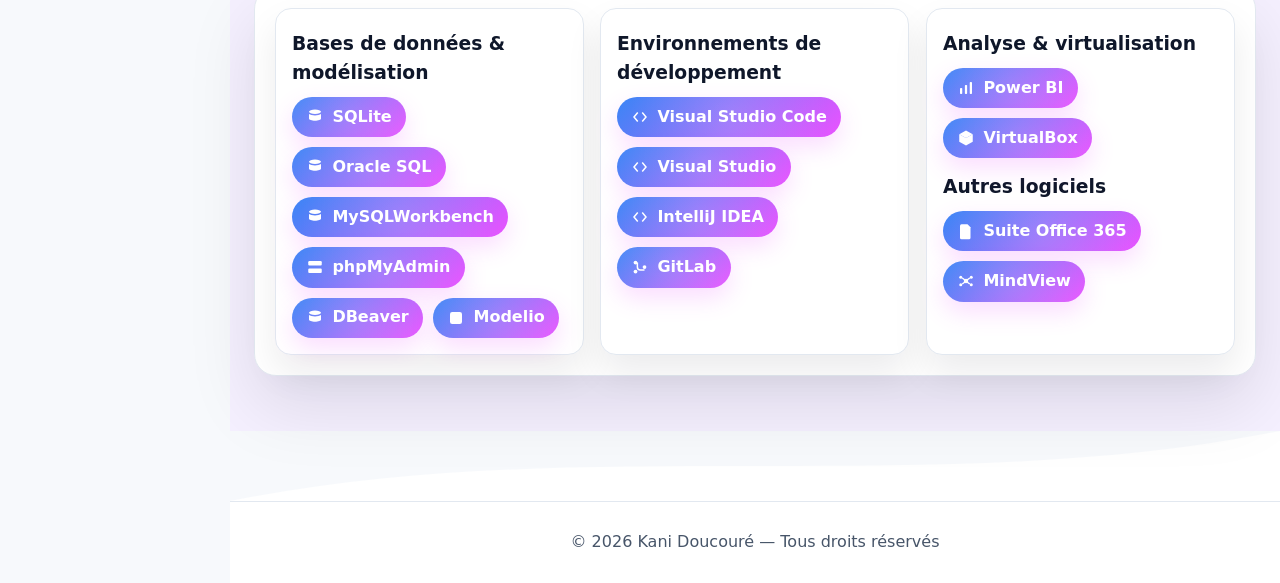
==== commit 5cac98b5: "Ajout des compétences BUT3 et amélioration du portfolio" ====
--- a/competences.html
+++ b/competences.html
@@ -117,6 +117,39 @@
       .competence-block { padding: 20px; }
       .niveau-badge { margin-left: 0; }
     }
+    .competence-block {
+      cursor: pointer;
+    }
+
+    .competence-content {
+      display: none;
+      margin-top: 20px;
+      cursor: default;
+    }
+
+    .competence-block.active .competence-content {
+      display: block;
+    }
+
+    .competence-header {
+      cursor: pointer;
+    }
+
+    .competence-header::after {
+      content: "+";
+      margin-left: 12px;
+      font-size: 1.8rem;
+      font-weight: 800;
+      color: #3a86f6;
+    }
+
+    .competence-block.active .competence-header::after {
+      content: "−";
+    }
+
+    .competence-block.active {
+      border-color: #3a86f6;
+    }
   </style>
 </head>
 <body>
@@ -126,9 +159,9 @@
 
   <div id="main" class="page-hero">
     <div class="container">
-      <span class="page-hero-kicker">BUT Informatique — Parcours ARED</span>
+      <span class="page-hero-kicker">BUT Informatique</span>
       <h1>Mes <span>Compétences</span></h1>
-      <p>Analyse réflexive de l'acquisition du niveau "Confirmé" des 3 compétences de BUT3 Informatique, démontrée à travers mes stages et projets académiques.</p>
+      <p>Analyse réflexive de l'acquisition du niveau "Confirmé" des 6 compétences de BUT3 Informatique, démontrée à travers mes stages et projets académiques.</p>
     </div>
   </div>
   <div class="wave-divider"><svg viewBox="0 0 1440 70" preserveAspectRatio="none"><path d="M0,35 C240,70 480,0 720,35 C960,70 1200,0 1440,35 L1440,70 L0,70 Z" fill="#ffffff"/></svg></div>
@@ -145,52 +178,55 @@
           <span class="niveau-badge">Niveau Confirmé</span>
         </div>
 
-        <p class="competence-desc">
-          Concevoir, administrer et exploiter des bases de données relationnelles et non relationnelles.
-          Optimiser les requêtes, structurer les données et mettre en place des solutions de stockage adaptées aux besoins métier.
-        </p>
-
-        <div class="tech-tags" style="margin-bottom:20px;">
-          <span>SQL</span><span>MariaDB</span><span>MySQL</span><span>Redis</span>
-          <span>Qdrant</span><span>Neo4J</span><span>Supabase</span><span>Oracle SQL</span>
-        </div>
-
-        <h3 style="font-size:1rem;color:#0f172a;margin:0 0 10px;">Preuves d'acquisition</h3>
-        <div class="preuve-grid">
-          <div class="preuve-card stage">
-            <div class="preuve-label">Stage DiagoRisk — 2026</div>
-            <h4>Optimisation de bases de données</h4>
-            <p>Création d'index SQL sur des tables de plusieurs millions de lignes, réduisant significativement les temps de requête. Administration complète avec MariaDB et DBeaver.</p>
-          </div>
-          <div class="preuve-card stage">
-            <div class="preuve-label">Stage DiagoRisk — 2026</div>
-            <h4>Architecture multi-modèles pour l'IA</h4>
-            <p>Mise en place d'une base vectorielle Qdrant pour la recherche sémantique, Redis pour la mémoire conversationnelle et MariaDB pour le stockage structuré.</p>
-          </div>
-          <div class="preuve-card stage">
-            <div class="preuve-label">Stage ELICAP — 2025</div>
-            <h4>Administration MySQL</h4>
-            <p>Gestion complète de la base de données de recrutement : modélisation des tables, vérification des contraintes d'intégrité, correction et mise à jour des structures SQL.</p>
-          </div>
-          <div class="preuve-card projet">
-            <div class="preuve-label">Projet académique — UPEC</div>
-            <h4>Application météo & BDD SYNOP</h4>
-            <p>Création et exploitation d'une base de données météorologique à partir de l'API SYNOP. Conception du schéma relationnel, import et visualisation des données.</p>
-          </div>
-          <div class="preuve-card projet">
-            <div class="preuve-label">Projet académique — UPEC</div>
-            <h4>Biodiversité aéroportuaire</h4>
-            <p>Mise en œuvre d'une architecture multi-modèles : SQL (Supabase), graphe (Neo4J) et vectorielle (Qdrant) pour la gestion et l'analyse de données environnementales.</p>
-          </div>
-        </div>
-
-        <div class="reflexion-box">
-          <div class="reflexion-title">Analyse réflexive</div>
-          <p>
-            À travers mes deux stages et mes projets académiques, j'ai acquis une maîtrise complète du cycle de vie des données : de la modélisation à l'optimisation en passant par l'exploitation.
-            Chez DiagoRisk, j'ai travaillé sur des volumes importants de données réelles, ce qui m'a permis de comprendre les enjeux de performance et de fiabilité en contexte professionnel.
-            La diversité des technologies utilisées (relationnelle, vectorielle, graphe, clé-valeur) démontre ma capacité à choisir et combiner les outils adaptés à chaque besoin.
+        <div class="competence-content">
+          <p class="competence-desc">
+            Concevoir, administrer et exploiter des bases de données relationnelles et non relationnelles.
+            Optimiser les requêtes, structurer les données et mettre en place des solutions de stockage adaptées aux besoins métier.
           </p>
+
+          <div class="tech-tags" style="margin-bottom:20px;">
+            <span>SQL</span><span>MariaDB</span><span>MySQL</span><span>Redis</span>
+            <span>Qdrant</span><span>Neo4J</span><span>Supabase</span><span>Oracle SQL</span>
+          </div>
+
+          <h3 style="font-size:1rem;color:#0f172a;margin:0 0 10px;">Preuves d'acquisition</h3>
+          <div class="preuve-grid">
+            
+            <div class="preuve-card stage">
+              <div class="preuve-label">Stage DiagoRisk — 2026</div>
+              <h4>Architecture multi-modèles pour l'IA</h4>
+              <p>Mise en place d'une base vectorielle Qdrant pour la recherche sémantique, Redis pour la mémoire conversationnelle et MariaDB pour le stockage structuré.</p>
+            </div>
+            <div class="preuve-card stage">
+              <div class="preuve-label">Stage ELICAP — 2025</div>
+              <h4>Administration MySQL</h4>
+              <p>Gestion complète de la base de données de recrutement : modélisation des tables, vérification des contraintes d'intégrité, correction et mise à jour des structures SQL.</p>
+            </div>
+            <div class="preuve-card projet">
+              <div class="preuve-label">Projet académique — UPEC</div>
+              <h4>Application météo & BDD SYNOP</h4>
+              <p>Création et exploitation d'une base de données météorologique à partir de l'API SYNOP. Conception du schéma relationnel, import et visualisation des données.</p>
+              <a href="https://github.com/kanisira/Meteo-project"
+                target="_blank"
+                class="github-link">
+                🔗 Voir le projet sur GitHub
+              </a>
+            </div>
+            <div class="preuve-card projet">
+              <div class="preuve-label">Projet académique — UPEC</div>
+              <h4>Biodiversité aéroportuaire</h4>
+              <p>Mise en œuvre d'une architecture multi-modèles : SQL (Supabase), graphe (Neo4J) et vectorielle (Qdrant) pour la gestion et l'analyse de données environnementales.</p>
+            </div>
+          </div>
+
+          <div class="reflexion-box">
+            <div class="reflexion-title">Analyse réflexive</div>
+            <p>
+              À travers mes deux stages et mes projets académiques, j'ai acquis une maîtrise complète du cycle de vie des données : de la modélisation à l'optimisation en passant par l'exploitation.
+              Chez DiagoRisk, j'ai travaillé sur des volumes importants de données réelles, ce qui m'a permis de comprendre les enjeux de performance et de fiabilité en contexte professionnel.
+              La diversité des technologies utilisées (relationnelle, vectorielle, graphe, clé-valeur) démontre ma capacité à choisir et combiner les outils adaptés à chaque besoin.
+            </p>
+          </div>
         </div>
       </div>
 
@@ -198,56 +234,69 @@
       <div class="competence-block reveal">
         <div class="competence-header">
           <div class="competence-num">2</div>
-          <h2>Conduire un projet</h2>
+          <h2>Réaliser une application complète</h2>
           <span class="niveau-badge">Niveau Confirmé</span>
         </div>
 
-        <p class="competence-desc">
-          Analyser les besoins, planifier les tâches, produire une documentation technique et assurer le suivi
-          d'un projet informatique en respectant les contraintes de délai et de qualité.
-        </p>
-
-        <div class="tech-tags" style="margin-bottom:20px;">
-          <span>GitLab</span><span>GitHub</span><span>MindView</span>
-          <span>Documentation</span><span>Analyse des besoins</span>
-        </div>
-
-        <h3 style="font-size:1rem;color:#0f172a;margin:0 0 10px;">Preuves d'acquisition</h3>
-        <div class="preuve-grid">
-          <div class="preuve-card stage">
-            <div class="preuve-label">Stage DiagoRisk — 2026</div>
-            <h4>Gestion de projet technique</h4>
-            <p>Participation à la planification et au suivi des missions techniques. Rédaction de documentations avec PowerPoint.</p>
-          </div>
-          <div class="preuve-card stage">
-            <div class="preuve-label">Stage DiagoRisk — 2026</div>
-            <h4>Déploiement en production</h4>
-            <p>Pilotage du déploiement de l'assistant IA sur serveur Ubuntu avec Docker : planification des étapes, tests et mise en service de l'application.</p>
-          </div>
-          <div class="preuve-card stage">
-            <div class="preuve-label">Stage ELICAP — 2025</div>
-            <h4>Analyse et organisation du projet</h4>
-            <p>Analyse du processus de recrutement et création d'un organigramme facilitant l'intégration et la compréhension du projet par les nouveaux employés..</p>
-          </div>
-          <div class="preuve-card projet">
-            <div class="preuve-label">Projet académique — UPEC</div>
-            <h4>Application météo</h4>
-            <p>Conception et développement d'une application web suivant l'architecture MVC (Modèle, Vue, Contrôleur), de l'analyse des besoins à la livraison finale.</p>
-          </div>
-          <div class="preuve-card projet">
-            <div class="preuve-label">Projet académique — UPEC</div>
-            <h4>Services réseau</h4>
-            <p>Planification et mise en œuvre d'une infrastructure réseau complète sur machines virtuelles : DHCP, SSH, FTP et serveur Web, avec documentation des configurations.</p>
-          </div>
-        </div>
-
-        <div class="reflexion-box">
-          <div class="reflexion-title">Analyse réflexive</div>
-          <p>
-            La conduite de projet est une compétence que j'ai développée progressivement, d'abord dans le cadre académique puis en environnement professionnel réel.
-            Chez ELICAP, j'ai appris à traduire un besoin métier (le recrutement) en solutions techniques concrètes, en maintenant un dialogue constant avec les parties prenantes.
-            Chez DiagoRisk, j'ai géré des projets complexes impliquant plusieurs technologies simultanément, ce qui m'a appris à prioriser et à anticiper les dépendances entre les tâches.
+        <div class="competence-content">
+          <p class="competence-desc">
+            Partir des exigences d’un besoin métier pour concevoir, développer, tester et livrer une application complète,
+            en respectant les bonnes pratiques de développement logiciel.
           </p>
+
+          <div class="tech-tags" style="margin-bottom:20px;">
+            <span>PHP</span><span>Python</span><span>Java</span><span>HTML/CSS</span><span>JavaScript</span><span>TypeScript</span><span>FastAPI</span>
+            <span>Docker</span><span>Git</span><span>SQL</span>
+          </div>
+
+          <h3 style="font-size:1rem;color:#0f172a;margin:0 0 10px;">Preuves d'acquisition</h3>
+          <div class="preuve-grid">
+            <div class="preuve-card stage">
+              <div class="preuve-label">Stage DiagoRisk — 2026</div>
+              <h4>Assistant IA IAgo</h4>
+              <p>Conception et développement d’un assistant conversationnel avec FastAPI, React, Docker, MariaDB, Redis et Qdrant.</p>
+            </div>
+
+            <div class="preuve-card stage">
+              <div class="preuve-label">Stage ELICAP — 2025</div>
+              <h4>Application de recrutement</h4>
+              <p>Participation au développement d’une application interne répondant aux besoins du processus de recrutement.</p>
+            </div>
+
+            <div class="preuve-card projet">
+              <div class="preuve-label">Projet académique — UPEC</div>
+              <h4>Application météo MVC</h4>
+              <p>Conception et développement d'une application web en architecture MVC (Model, View, Controller) dédiée à la visualisation des données météorologiques de la France, depuis l'analyse des besoins jusqu'à la livraison finale.</p>
+              <a href="https://github.com/kanisira/Meteo-project"
+                target="_blank"
+                class="github-link">
+                🔗 Voir le projet sur GitHub
+              </a>
+            </div>
+            <div class="preuve-card projet">
+              <div class="preuve-label">Projet académique — UPEC</div>
+
+              <h4>Analyse de la qualité de l'eau potable en France</h4>
+
+              <p>
+                  Conception et développement d'une application web en architecture MVC (Model, View, Controller) permettant d'analyser la qualité de l'eau potable en France. Création de la base de données à partir d'un cahier des charges, intégration de données statiques et dynamiques issues d'une API, développement des scripts Python d'importation et visualisation des résultats à l'aide d'un tableau de bord interactif.
+              </p>
+              <a href="https://github.com/kanisira/Eau-potable-en-France"
+                target="_blank"
+                class="github-link">
+                🔗 Voir le projet sur GitHub
+              </a>
+          </div>
+          </div>
+
+          <div class="reflexion-box">
+            <div class="reflexion-title">Analyse réflexive</div>
+            <p>
+              Cette compétence m’a permis de comprendre toutes les étapes de création d’une application complète :
+              analyse du besoin, conception, développement, tests et mise en service. Mes projets et stages m’ont appris
+              à transformer une demande concrète en solution fonctionnelle.
+            </p>
+          </div>
         </div>
       </div>
 
@@ -255,58 +304,224 @@
       <div class="competence-block reveal">
         <div class="competence-header">
           <div class="competence-num">3</div>
+          <h2>Administrer une architecture réseau</h2>
+          <span class="niveau-badge">Niveau Confirmé</span>
+        </div>
+
+        <div class="competence-content">
+          <p class="competence-desc">
+            Déployer, configurer, sécuriser et administrer des services dans une architecture réseau,
+            en assurant leur disponibilité et leur bon fonctionnement.
+          </p>
+
+          <div class="tech-tags" style="margin-bottom:20px;">
+            <span>Linux</span><span>Ubuntu</span><span>Rocky Linux</span><span>Docker</span>
+            <span>SSH</span><span>Apache</span><span>SSL</span><span>VirtualBox</span>
+          </div>
+
+          <h3 style="font-size:1rem;color:#0f172a;margin:0 0 10px;">Preuves d'acquisition</h3>
+          <div class="preuve-grid">
+            <div class="preuve-card stage">
+              <div class="preuve-label">Stage DiagoRisk — 2026</div>
+              <h4>Déploiement Docker</h4>
+              <p>Déploiement d’une architecture complète avec FastAPI, React, MariaDB, Redis et Qdrant sur un serveur Ubuntu.</p>
+            </div>
+
+            <div class="preuve-card stage">
+              <div class="preuve-label">Stage DiagoRisk — 2026</div>
+              <h4>Administration système</h4>
+              <p>Mise à jour de serveurs Linux, gestion des certificats SSL, sauvegardes et configuration d’un tunnel SSH sécurisé.</p>
+            </div>
+
+            <div class="preuve-card projet">
+              <div class="preuve-label">Projet académique — UPEC</div>
+              <h4>Services réseau</h4>
+              <p>Configuration de services DHCP, SSH, FTP et serveur Web sur machines virtuelles avec documentation technique.</p>
+            </div>
+          </div>
+
+          <div class="reflexion-box">
+            <div class="reflexion-title">Analyse réflexive</div>
+            <p>
+              Cette compétence m’a permis de développer des bases solides en administration système et réseau.
+              Grâce à mes projets et à mon stage chez DiagoRisk, j’ai appris à déployer des services, sécuriser une infrastructure
+              et maintenir un environnement fonctionnel.
+            </p>
+          </div>
+        </div>
+      </div>
+
+
+      <!-- ===== COMPÉTENCE 4 ===== -->
+      <div class="competence-block reveal">
+        <div class="competence-header">
+          <div class="competence-num">4</div>
+          <h2>Optimiser des solutions informatiques</h2>
+          <span class="niveau-badge">Niveau Confirmé</span>
+        </div>
+
+        <div class="competence-content">
+          <p class="competence-desc">
+            Sélectionner les algorithmes, structures de données et solutions techniques les plus adaptés afin d’améliorer
+            les performances et la fiabilité d’une application.
+          </p>
+
+          <div class="tech-tags" style="margin-bottom:20px;">
+            <span>SQL</span><span>MariaDB</span><span>Python</span><span>Qdrant</span>
+            <span>Redis</span><span>Indexation</span><span>Algorithmes</span>
+          </div>
+
+          <h3 style="font-size:1rem;color:#0f172a;margin:0 0 10px;">Preuves d'acquisition</h3>
+          <div class="preuve-grid">
+            <div class="preuve-card stage">
+              <div class="preuve-label">Stage DiagoRisk — 2026</div>
+              <h4>Optimisation de bases de données</h4>
+              <p>Création d'index SQL sur des tables de plusieurs millions de lignes, réduisant significativement les temps de requête. Administration complète avec MariaDB et DBeaver.</p>
+            </div>
+
+            <div class="preuve-card stage">
+              <div class="preuve-label">Stage DiagoRisk — 2026</div>
+              <h4>Recherche sémantique</h4>
+              <p>Utilisation de Qdrant pour optimiser la recherche vectorielle dans l’assistant IA et améliorer la pertinence des réponses.</p>
+            </div>
+
+            <div class="preuve-card projet">
+              <div class="preuve-label">Projet académique — UPEC</div>
+              <h4>Données météorologiques</h4>
+              <p>Traitement, structuration et exploitation de données issues de l’API SYNOP pour produire une application performante.</p>
+            </div>
+          </div>
+
+          <div class="reflexion-box">
+            <div class="reflexion-title">Analyse réflexive</div>
+            <p>
+              J’ai appris que l’optimisation ne concerne pas seulement le code, mais aussi le choix des technologies,
+              des algorithmes et de l’organisation des données. Mes expériences m’ont permis de choisir des solutions
+              adaptées selon les contraintes de performance et de volume.
+            </p>
+          </div>
+        </div>
+      </div>
+
+
+      <!-- ===== COMPÉTENCE 5 ===== -->
+      <div class="competence-block reveal">
+        <div class="competence-header">
+          <div class="competence-num">5</div>
+          <h2>Conduire un projet</h2>
+          <span class="niveau-badge">Niveau Confirmé</span>
+        </div>
+
+        <div class="competence-content">
+          <p class="competence-desc">
+            Analyser les besoins, planifier les tâches, produire une documentation technique et assurer le suivi
+            d'un projet informatique en respectant les contraintes de délai et de qualité.
+          </p>
+
+          <div class="tech-tags" style="margin-bottom:20px;">
+            <span>GitLab</span><span>GitHub</span><span>MindView</span>
+            <span>Documentation</span><span>Analyse des besoins</span>
+          </div>
+
+          <h3 style="font-size:1rem;color:#0f172a;margin:0 0 10px;">Preuves d'acquisition</h3>
+          <div class="preuve-grid">
+            <div class="preuve-card stage">
+              <div class="preuve-label">Stage DiagoRisk — 2026</div>
+              <h4>Gestion de projet technique</h4>
+              <p>Participation à la planification et au suivi des missions techniques. Rédaction de documentations avec PowerPoint.</p>
+            </div>
+            <div class="preuve-card stage">
+              <div class="preuve-label">Stage DiagoRisk — 2026</div>
+              <h4>Déploiement en production</h4>
+              <p>Pilotage du déploiement de l'assistant IA sur serveur Ubuntu avec Docker : planification des étapes, tests et mise en service de l'application.</p>
+            </div>
+            <div class="preuve-card stage">
+              <div class="preuve-label">Stage ELICAP — 2025</div>
+              <h4>Analyse et organisation du projet</h4>
+              <p>Analyse du processus de recrutement et création d'un organigramme facilitant l'intégration et la compréhension du projet par les nouveaux employés..</p>
+            </div>
+            <div class="preuve-card projet">
+              <div class="preuve-label">Projet académique — UPEC</div>
+              <h4>Application météo</h4>
+              <p>En tant que cheffe de projet, j'ai coordonné l'organisation et la répartition des tâches au sein de l'équipe. J'ai également participé à la conception et au développement d'une application web en architecture MVC (Model, View, Controller) dédiée à la visualisation des données météorologiques de la France, de l'analyse des besoins jusqu'à la livraison finale.</p>
+            </div>
+            <div class="preuve-card projet">
+              <div class="preuve-label">Projet académique — UPEC</div>
+              <h4>Services réseau</h4>
+              <p>Planification et mise en œuvre d'une infrastructure réseau complète sur machines virtuelles : DHCP, SSH, FTP et serveur Web, avec documentation des configurations.</p>
+            </div>
+          </div>
+
+          <div class="reflexion-box">
+            <div class="reflexion-title">Analyse réflexive</div>
+            <p>
+              La conduite de projet est une compétence que j'ai développée progressivement, d'abord dans le cadre académique puis en environnement professionnel réel.
+              Chez ELICAP, j'ai appris à traduire un besoin métier (le recrutement) en solutions techniques concrètes, en maintenant un dialogue constant avec les parties prenantes.
+              Chez DiagoRisk, j'ai géré des projets complexes impliquant plusieurs technologies simultanément, ce qui m'a appris à prioriser et à anticiper les dépendances entre les tâches.
+            </p>
+          </div>
+        </div>
+      </div>
+
+      <!-- ===== COMPÉTENCE 6 ===== -->
+      <div class="competence-block reveal">
+        <div class="competence-header">
+          <div class="competence-num">6</div>
           <h2>Collaborer au sein d'une équipe informatique</h2>
           <span class="niveau-badge">Niveau Confirmé</span>
         </div>
 
-        <p class="competence-desc">
-          Travailler efficacement en équipe, communiquer avec les différents acteurs d'un projet,
-          partager les connaissances techniques et s'intégrer dans un environnement professionnel.
-        </p>
-
-        <div class="tech-tags" style="margin-bottom:20px;">
-          <span>Communication</span><span>Travail d'équipe</span>
-          <span>Transmission</span><span>GitLab</span><span>GitHub</span><span>Trello</span>
-        </div>
-
-        <h3 style="font-size:1rem;color:#0f172a;margin:0 0 10px;">Preuves d'acquisition</h3>
-        <div class="preuve-grid">
-          <div class="preuve-card stage">
-            <div class="preuve-label">Stage DiagoRisk — 2026</div>
-            <h4>Transmission des connaissances</h4>
-            <p>Création de guides techniques et présentation des travaux réalisés (assistant IA, sécurisation des API, infrastructure Docker), afin d'assurer la compréhension et l'évolution des solutions développées.</p>
-          </div>
-          <div class="preuve-card stage">
-            <div class="preuve-label">Stage DiagoRisk — 2026</div>
-            <h4>Collaboration avec les équipes métier</h4>
-            <p>Échanges réguliers avec les équipes pour comprendre les besoins liés aux risques climatiques agricoles.</p>
-          </div>
-          <div class="preuve-card stage">
-            <div class="preuve-label">Stage ELICAP — 2025</div>
-            <h4>Travail inter-équipes</h4>
-            <p>Collaboration active entre les équipes RH et informatique pour co-construire l'application de recrutement. Réunions fréquentes, écoute des besoins et ajustements réguliers.</p>
-          </div>
-          <div class="preuve-card projet">
-            <div class="preuve-label">Projet académique — UPEC</div>
-            <h4>Projets en équipe</h4>
-            <p>Développement collaboratif sur GitHub pour les projets météo et biodiversité : gestion des branches, revues de code, partage des tâches et intégration continue.</p>
-          </div>
-          <div class="preuve-card projet">
-            <div class="preuve-label">Projet académique — UPEC</div>
-            <h4>Biodiversité aéroportuaire</h4>
-            <p>Travail en équipe pluridisciplinaire : répartition des rôles (backend, data, IA), communication régulière.</p>
-          </div>
-        </div>
-
-        <div class="reflexion-box">
-          <div class="reflexion-title">Analyse réflexive</div>
-          <p>
-            La collaboration est au cœur de ma façon de travailler. Dans chacune de mes expériences, j'ai veillé à maintenir une communication claire et régulière avec toutes les parties prenantes.
-            J'ai appris que la réussite d'un projet technique repose autant sur les compétences humaines que sur les compétences techniques.
-            Ma capacité à m'adapter aux interlocuteurs qu'il s'agisse de développeurs, de professionnels RH m'a permis de contribuer efficacement à chaque projet.
+        <div class="competence-content">
+          <p class="competence-desc">
+            Travailler efficacement en équipe, communiquer avec les différents acteurs d'un projet,
+            partager les connaissances techniques et s'intégrer dans un environnement professionnel.
           </p>
-        </div>
-      </div>
+
+          <div class="tech-tags" style="margin-bottom:20px;">
+            <span>Communication</span><span>Travail d'équipe</span>
+            <span>Transmission</span><span>GitLab</span><span>GitHub</span><span>Trello</span>
+          </div>
+
+          <h3 style="font-size:1rem;color:#0f172a;margin:0 0 10px;">Preuves d'acquisition</h3>
+          <div class="preuve-grid">
+            <div class="preuve-card stage">
+              <div class="preuve-label">Stage DiagoRisk — 2026</div>
+              <h4>Transmission des connaissances</h4>
+              <p>Création de guides techniques et présentation des travaux réalisés (assistant IA, sécurisation des API, infrastructure Docker), afin d'assurer la compréhension et l'évolution des solutions développées.</p>
+            </div>
+            <div class="preuve-card stage">
+              <div class="preuve-label">Stage DiagoRisk — 2026</div>
+              <h4>Collaboration avec les équipes métier</h4>
+              <p>Échanges réguliers avec les équipes pour comprendre les besoins liés aux risques climatiques agricoles.</p>
+            </div>
+            <div class="preuve-card stage">
+              <div class="preuve-label">Stage ELICAP — 2025</div>
+              <h4>Travail inter-équipes</h4>
+              <p>Collaboration active entre les équipes RH et informatique pour co-construire l'application de recrutement. Réunions fréquentes, écoute des besoins et ajustements réguliers.</p>
+            </div>
+            <div class="preuve-card projet">
+              <div class="preuve-label">Projet académique — UPEC</div>
+              <h4>Projets en équipe</h4>
+              <p>Développement collaboratif sur GitHub pour les projets météo et biodiversité : gestion des branches, revues de code, partage des tâches et intégration continue.</p>
+            </div>
+            <div class="preuve-card projet">
+              <div class="preuve-label">Projet académique — UPEC</div>
+              <h4>Biodiversité aéroportuaire</h4>
+              <p>Travail en équipe pluridisciplinaire : répartition des rôles (backend, data, IA), communication régulière.</p>
+            </div>
+          </div>
+
+          <div class="reflexion-box">
+            <div class="reflexion-title">Analyse réflexive</div>
+            <p>
+              La collaboration est au cœur de ma façon de travailler. Dans chacune de mes expériences, j'ai veillé à maintenir une communication claire et régulière avec toutes les parties prenantes.
+              J'ai appris que la réussite d'un projet technique repose autant sur les compétences humaines que sur les compétences techniques.
+              Ma capacité à m'adapter aux interlocuteurs qu'il s'agisse de développeurs, de professionnels RH m'a permis de contribuer efficacement à chaque projet.
+            </p>
+          </div>
+        </div>
+      </div>
+      
 
     </div>
   </section>
@@ -359,5 +574,14 @@
   <div class="wave-divider"><svg viewBox="0 0 1440 70" preserveAspectRatio="none"><path d="M0,70 C480,0 960,70 1440,0 L1440,70 L0,70 Z" fill="#ffffff"/></svg></div>
   <footer class="footer"><div class="container">© <span id="year"></span> Kani Doucouré — Tous droits réservés</div></footer>
   <script src="js/nav.js" defer></script>
+  <script>
+    // Accordéon : afficher/cacher le contenu d'une compétence au clic
+    document.querySelectorAll('.competence-block').forEach(function (block) {
+      var header = block.querySelector('.competence-header');
+      header.addEventListener('click', function () {
+        block.classList.toggle('active');
+      });
+    });
+  </script>
 </body>
 </html>
--- a/css/styles.css
+++ b/css/styles.css
@@ -347,3 +347,6 @@
   *{animation-duration:.01ms!important;transition-duration:.01ms!important}
   .reveal{opacity:1;transform:none}
 }
+
+.profile { display: grid; grid-template-columns: 100px 1fr; gap: 16px; align-items: center; margin-bottom: 16px; }
+.profile img { width: 100px; height: 100px; border-radius: 50%; object-fit: cover; object-position: center top; box-shadow: var(--shadow); border: 3px solid #e2e8f0; }
